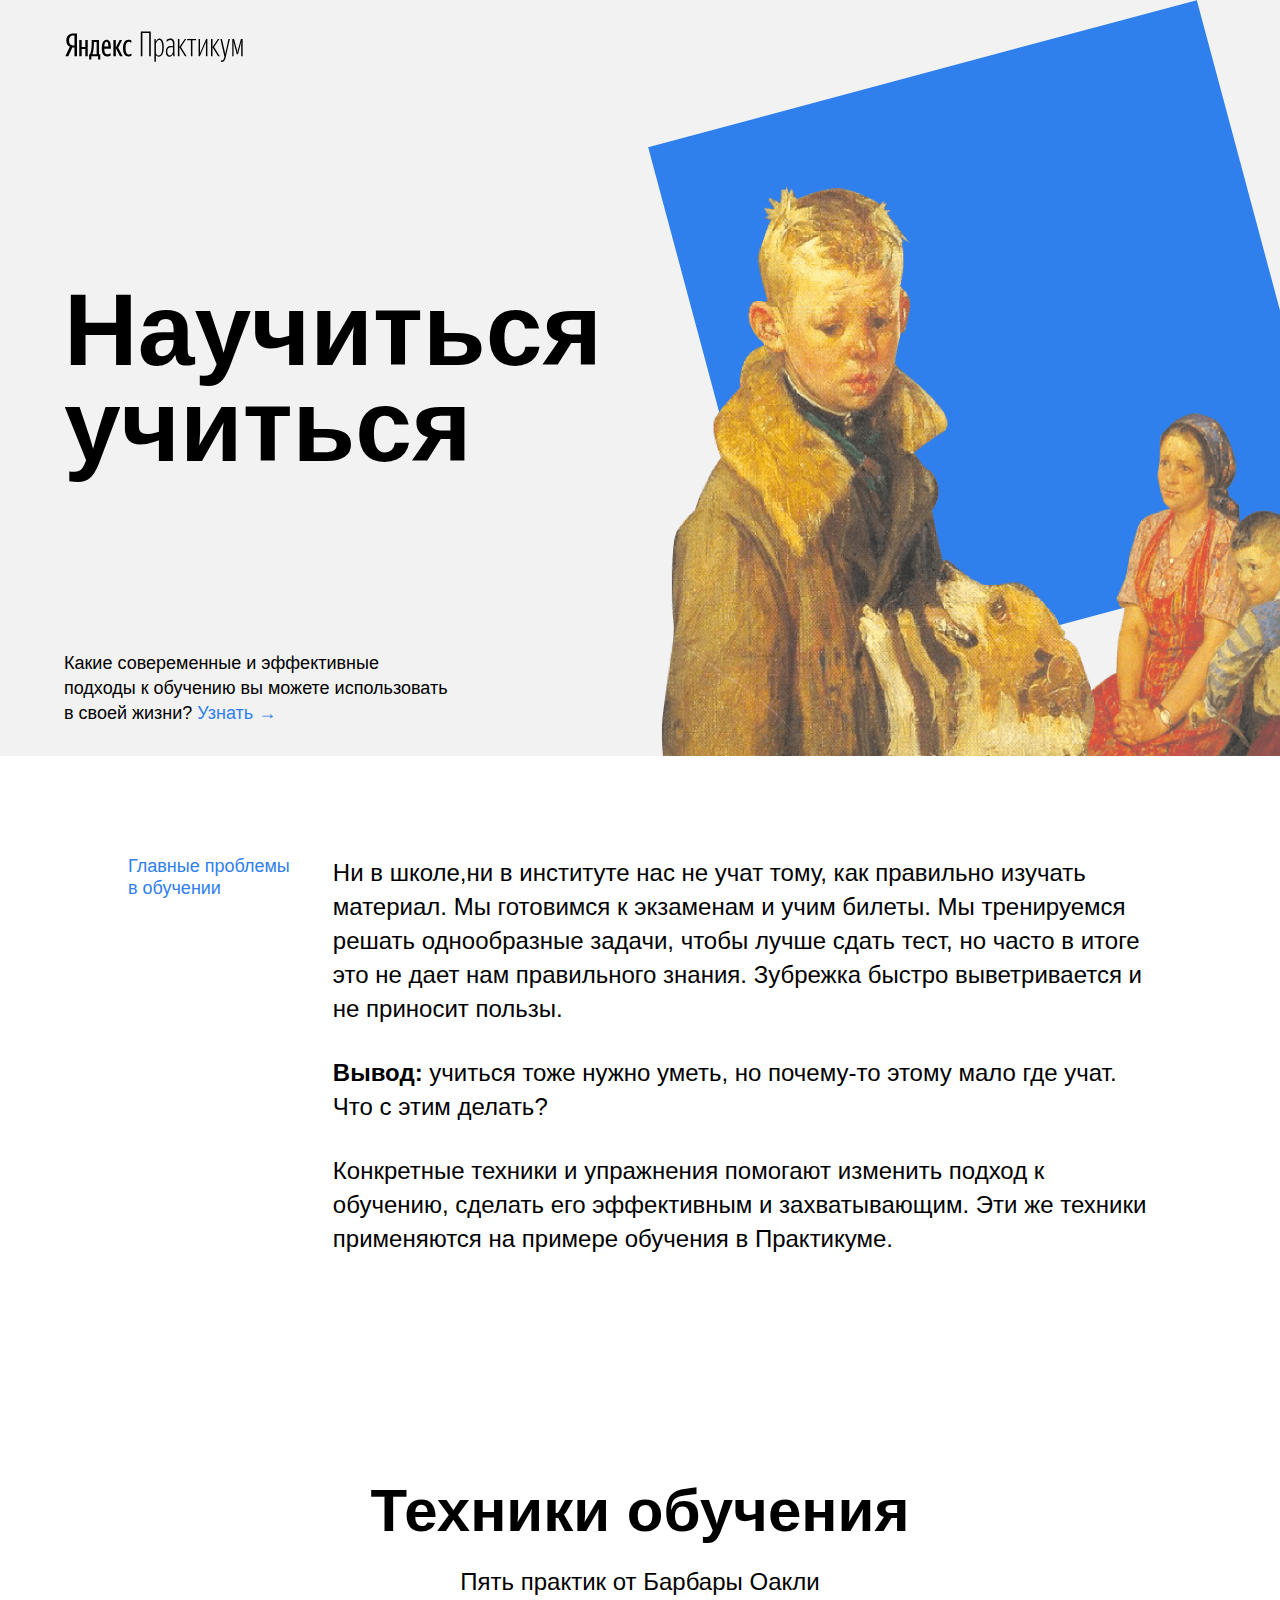
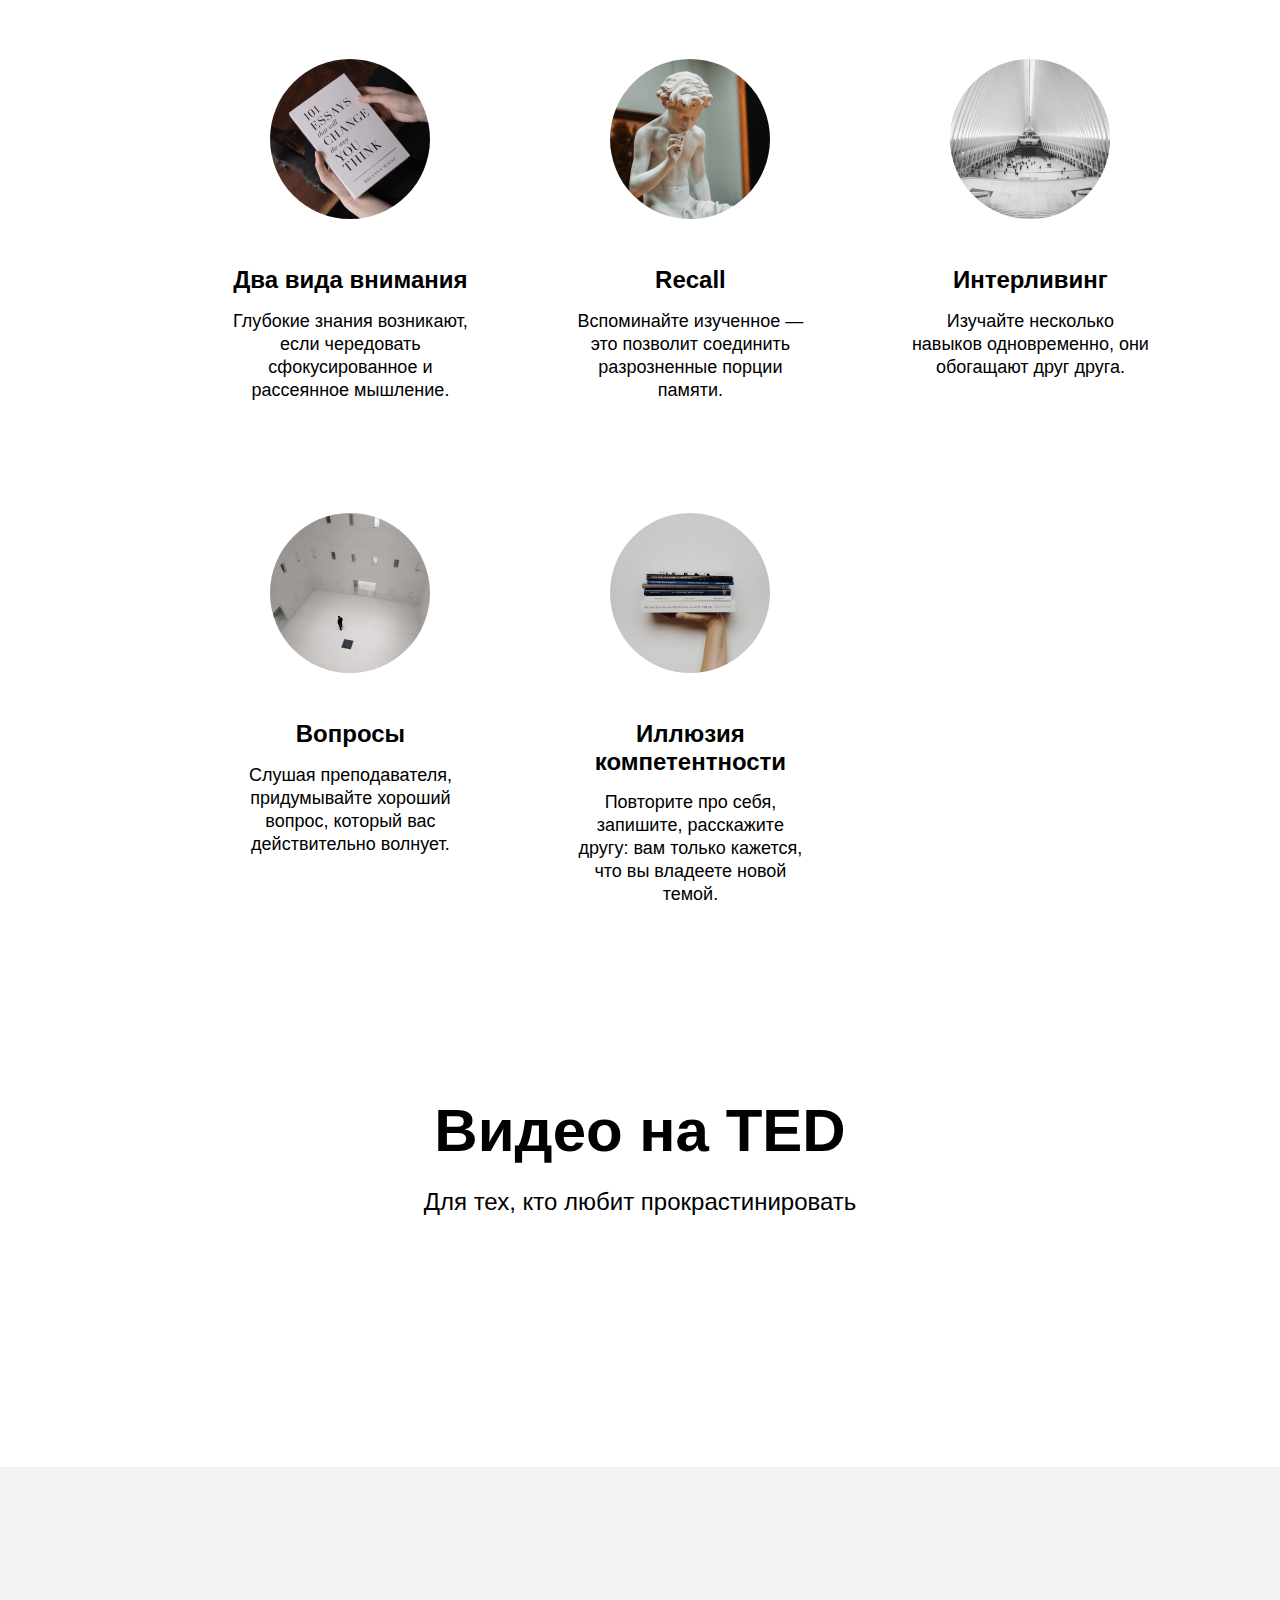
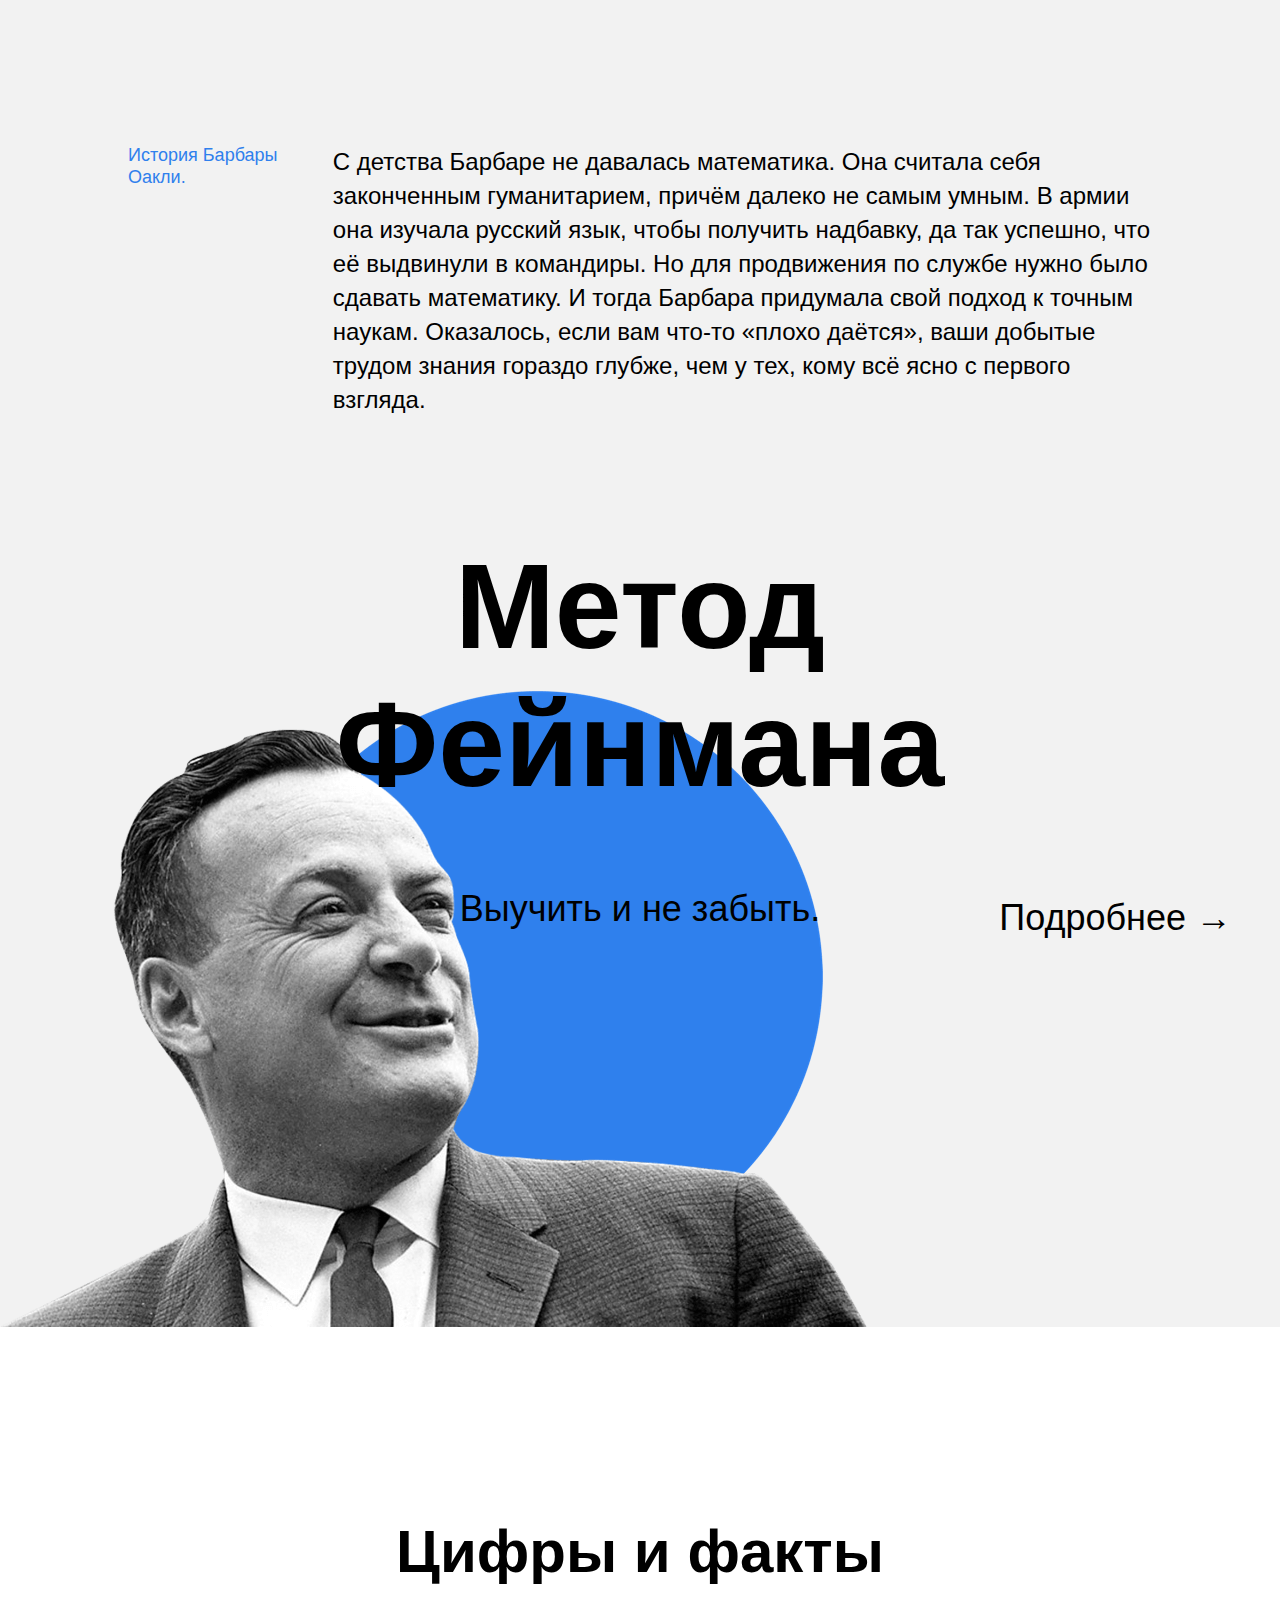
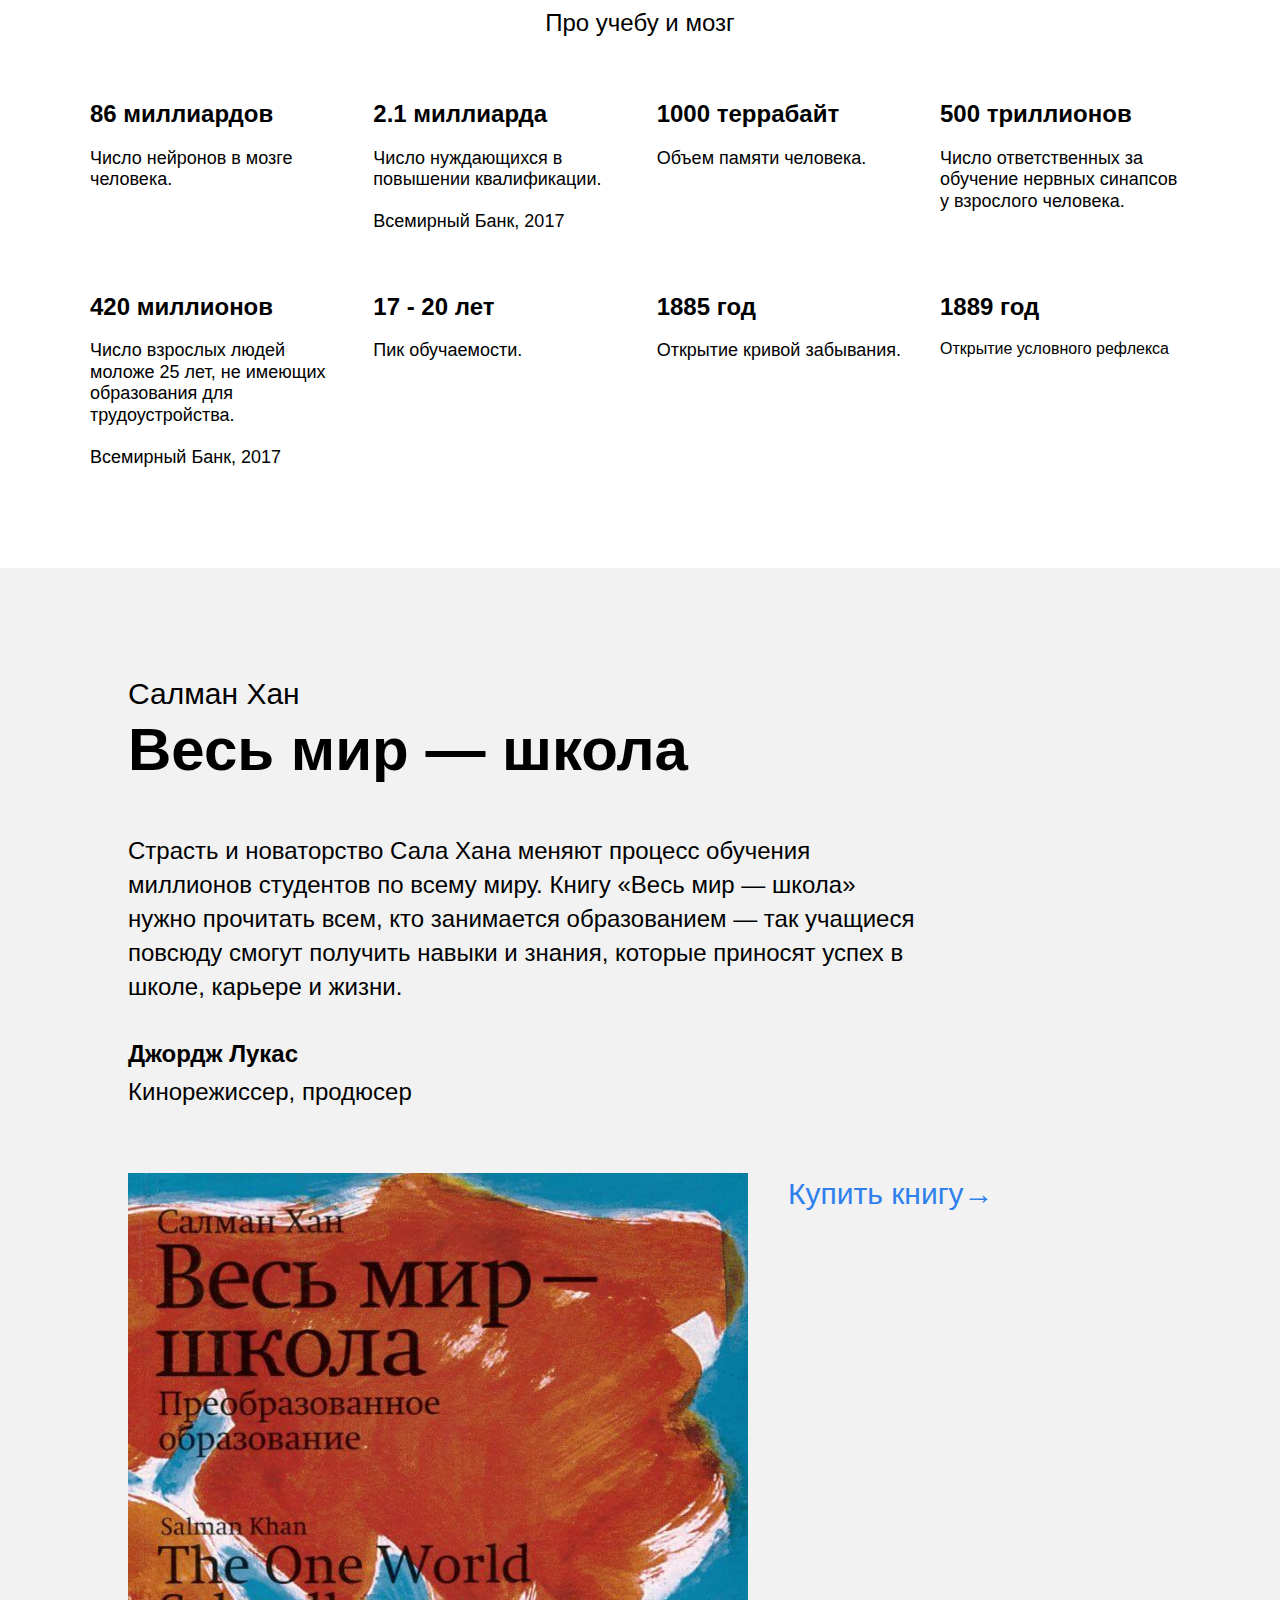
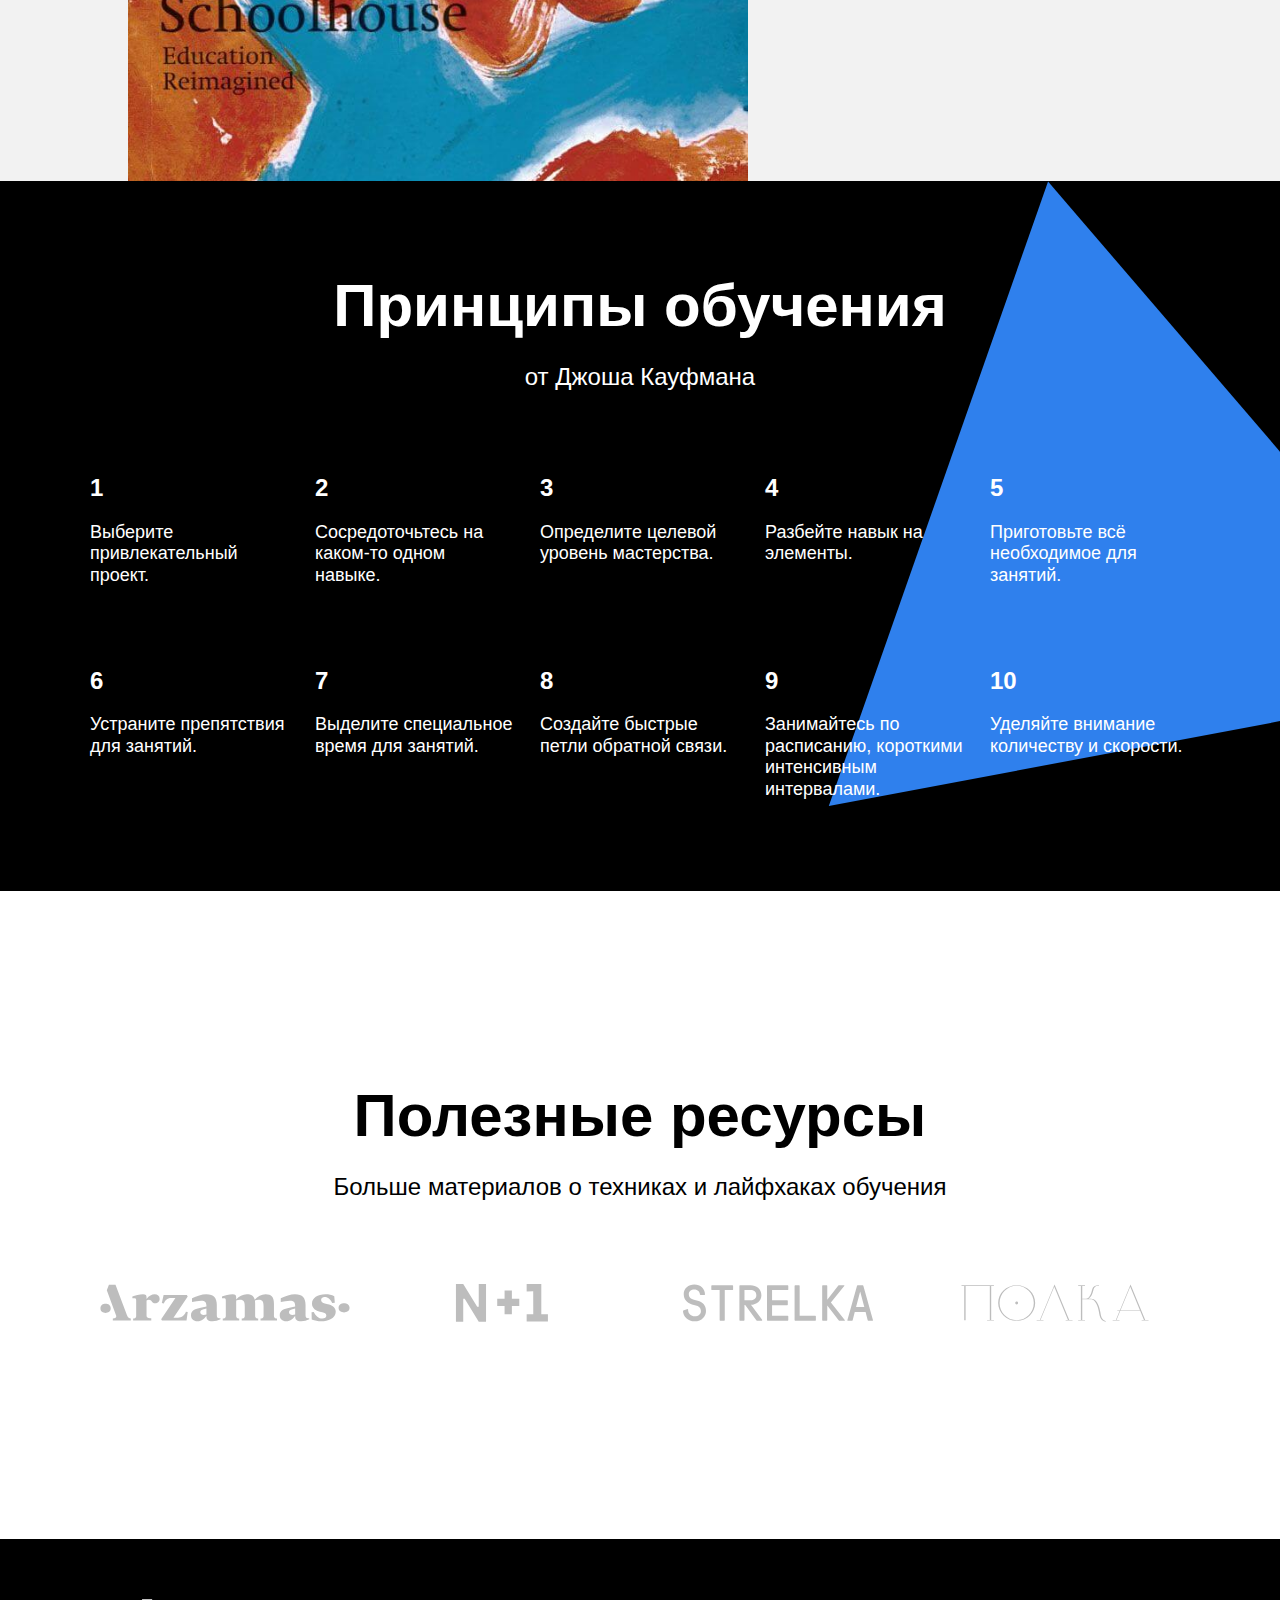
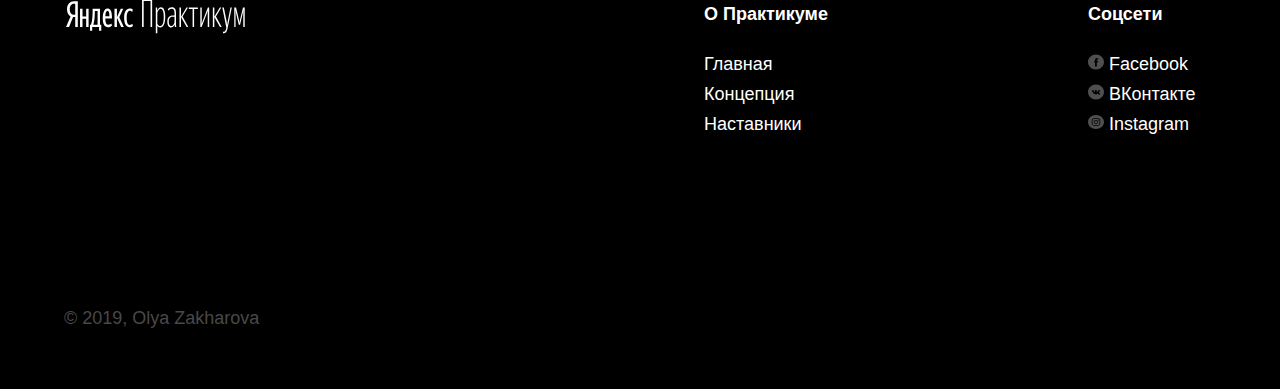
==== Project HTML-CSS/index.html @ 9784c4e8 "yeah, this is update" ====
<!DOCTYPE html>
<html lang="ru">
    
<head>
    <meta charset="UTF-8">
    <meta name="viewport" content="width=device-width, initial-scale=1.0">
    <link rel="stylesheet" href="./styles/normalize.css">
    <link rel="stylesheet" href="./styles/style.css">
    <title>Научиться учиться</title>
</head>

<body>
    <div class="page">
        <header class="header">
                <div class="logo logo_place_header"></div>
                <h1 class="header__title"> Научиться учиться </h1>
                <p class="header__subtitle"> Какие совеременные и эффективные подходы к обучению вы можете использовать
                    в своей жизни?
                    <a href="#" class="link"> Узнать </a></p>
            <img class="header__main-illustration" src = "./images/two_again.png" alt = "two_again">
            <div class="header__square-pic"></div>
        </header>

        <main class="content">
            <section class="description">
                <div class="two-columns">
                    <p class="two-columns__brief" > Главные проблемы в обучении </p>
                  <div  class = 'two-columns__main-text'>
                    <p class="two-columns__paragraph">Ни в школе,ни в институте нас не учат тому, как правильно
                        изучать материал. Мы готовимся к экзаменам и учим билеты.
                        Мы тренируемся решать однообразные задачи, чтобы лучше сдать тест, но часто в итоге это не дает
                        нам правильного знания.
                        Зубрежка быстро выветривается и не приносит пользы.
                    </p>
                    <p class="two-columns__paragraph">
                        <span class = "two-columns__span-accent">Вывод:</span> учиться тоже нужно уметь, но почему-то этому мало где учат. Что с этим
                        делать?
                    </p>
                    <p class="two-columns__paragraph">
                        Конкретные техники и упражнения помогают изменить подход к обучению, сделать его эффективным и
                        захватывающим.
                        Эти же техники применяются на примере обучения в Практикуме.
                    </p>
                    </div>
                </div>
            </section>

            <section class="technics">
                <div class="section-title"> Техники обучения </div>
                <div class="section-subtitle"> Пять практик от Барбары Оакли</div>
                <div class="cards">
                    <div class="cards__item">
                        <img class="cards__image" src="images/attention.png" alt="attention">
                        <h3 class="cards__title">Два вида внимания</h3>
                        <p class="cards__description">Глубокие знания возникают, если чередовать сфокусированное и рассеянное мышление.</p>
                        </div>
                    <div class="cards__item">
                        <img class="cards__image" src="images/recall.png" alt="recall">
                        <h3 class="cards__title">Recall</h3>
                        <p class="cards__description">Вспоминайте изученное — это позволит соединить разрозненные порции памяти.</p>
                    </div>
                    <div class="cards__item">
                        <img class="cards__image" src="images/interliving.png" alt="interliving">
                        <h3 class="cards__title">Интерливинг</h3>
                        <p class="cards__description">Изучайте несколько навыков одновременно, они обогащают друг друга.</p>
                    </div>
                    <div class="cards__item">
                        <img class="cards__image" src="images/question.png" alt="question">
                        <h3 class="cards__title">Вопросы</h3>
                        <p class="cards__description">Слушая преподавателя, придумывайте хороший вопрос, который вас действительно волнует.</p>
                    </div>
                    <div class="cards__item">
                        <img class="cards__image" src="images/competence.png" alt="competence">
                        <h3 class="cards__title">Иллюзия компетентности</h3>
                        <p class="cards__description">Повторите про себя, запишите, расскажите другу: вам только кажется, что вы владеете новой темой.</p>
                    </div>
                </div>
            </section>

            <section class="video">
                <div class="section-title"> Видео нa TED </div>
                <div class="section-subtitle"> Для тех, кто любит прокрастинировать</div>
                <div class="video__iframes">
                    <div class="video__iframe">
                        <iframe width="515" height="315" src="https://www.youtube.com/embed/5MgBikgcWnY" frameborder="0" allow="accelerometer; autoplay; encrypted-media; gyroscope; picture-in-picture" allowfullscreen></iframe>
                    </div>
                    <div class="video__iframe">
                        <iframe width="560" height="315" src="https://www.youtube.com/embed/arj7oStGLkU" frameborder="0" allow="accelerometer; autoplay; encrypted-media; gyroscope; picture-in-picture" allowfullscreen></iframe>
                    </div>
                </div>
            </section>
            
            <section class="oalkey">
                <div class="two-columns">
                    <p class="two-columns__brief" > История Барбары Оакли. </p>
                  <div  class = 'two-columns__main-text'>
                    <p class="two-columns__paragraph">С детства Барбаре не давалась математика.
                         Она считала себя законченным гуманитарием, причём далеко не самым умным.
                         В армии она изучала русский язык, чтобы получить надбавку, да так успешно, что её выдвинули в командиры.
                         Но для продвижения по службе нужно было сдавать математику. И тогда Барбара придумала свой подход к точным наукам.
                        Оказалось, если вам что-то «плохо даётся», ваши добытые трудом знания гораздо глубже, чем у тех, кому всё ясно с первого взгляда.
                    </p>
                 </div>
                 </div>
            </section>

            <section class="feinman">
                <h2 class="feinmann__title"> Метод Фейнмана </h2>
                <p class="feinmann__subtitle"> Выучить и не забыть. </p>
                <a class="link feinmann__link " href="#"> Подробнее </a>
            </section>

            <section class="digits">
                    <div class="section-title"> Цифры и факты </div>
                    <div class="section-subtitle"> Про учебу и мозг</div>
                    <div class="table digits__table">
                        <div class="table__cell">
                            <h3 class='table__heading'> 86 миллиардов </h3>
                            <p class="table__text">
                                Число нейронов в мозге человека.
                            </p>
                        </div>
                        <div class="table__cell">
                            <h3 class='table__heading'> 2.1 миллиарда </h3>
                            <p class="table__text">
                                Число нуждающихся в повышении квалификации.
                            </p>
                            <P class="table__text">
                                Всемирный Банк, 2017
                            </P>
                        </div>
                        <div class="table__cell">
                            <h3 class='table__heading'> 1000 террабайт </h3>
                            <p class="table__text">
                                Объем памяти человека.
                            </p>
                        </div>
                        <div class="table__cell">
                            <h3 class='table__heading'> 500 триллионов </h3>
                            <p class="table__text">
                                Число ответственных за обучение нервных синапсов у взрослого человека.
                            </p>
                        </div>
                        <div class="table__cell">
                            <h3 class='table__heading'> 420 миллионов </h3>
                            <p class="table__text">
                                Число взрослых людей моложе 25 лет, не имеющих образования для трудоустройства.
                            </p>
                            <P class="table__text">
                                Всемирный Банк, 2017
                            </P>
                        </div>
                        <div class="table__cell">
                            <h3 class='table__heading'> 17 - 20 лет </h3>
                            <p class="table__text">
                                Пик обучаемости.
                            </p>
                        </div>
                        <div class="table__cell">
                            <h3 class='table__heading'> 1885 год </h3>
                            <p class="table__text">
                                Открытие кривой забывания.
                            </p>
                        </div>
                        <div class="table__cell">
                            <h3 class='table__heading'> 1889 год </h3>
                            <p>
                                Открытие условного рефлекса
                            </p>
                        </div>
                    </div>
                </section>

                <section class="khan">
                    <div class="khan__container">
                        <p class="khan__author">Салман Хан</p>
                        <p class="khan__title">Весь мир — школа</p>
                        <p class="khan__quote">Страсть и новаторство Сала Хана меняют процесс обучения миллионов студентов по всему миру.
                            Книгу «Весь мир — школа» нужно прочитать всем, кто занимается образованием — так учащиеся повсюду смогут получить навыки и знания, которые приносят успех в школе, карьере и жизни.</p>
                        <p class="khan__quote-author">Джордж Лукас</p>
                        <p class="khan__auote-author-subline">Кинорежиссер, продюсер</p>
                        <div class="khan__book-container">
                        <img class="khan__book-pic" src="images/book.jpg" alt="book"> 
                        <a class="khan__buy-link link" href="#">Купить книгу</a></div>
                    </div>
                </section>

            <section class="kaufman">
                <div class="section-title"> Принципы обучения </div>
                <div class="section-subtitle"> от Джоша Кауфмана </div>
                <div class="table table_theme_dark">
                    <div class="table__cell table__cell_theme_dark">
                        <h3 class='table__heading'>1</h3>
                        <p class="table__text">
                            Выберите привлекательный проект.
                        </p>
                    </div>
                    <div class="table__cell table__cell_theme_dark">
                        <h3 class='table__heading'>2</h3>
                        <p class="table__text">
                            Сосредоточьтесь на каком-то одном навыке.
                        </p>
                    </div>
                    <div class="table__cell table__cell_theme_dark">
                        <h3 class='table__heading'>3</h3>
                        <p class="table__text">
                            Определите целевой уровень мастерства.
                        </p>
                    </div>
                    <div class="table__cell table__cell_theme_dark">
                        <h3 class='table__heading'>4</h3>
                        <p class="table__text">
                            Разбейте навык на элементы.
                        </p>
                    </div>
                    <div class="table__cell table__cell_theme_dark">
                        <h3 class='table__heading'>5</h3>
                        <p class="table__text">
                            Приготовьте всё необходимое для занятий.
                        </p>
                    </div>
                    <div class="table__cell table__cell_theme_dark">
                        <h3 class='table__heading'>6</h3>
                        <p class="table__text">
                            Устраните препятствия для занятий.
                        </p>
                    </div>
                    <div class="table__cell table__cell_theme_dark">
                        <h3 class='table__heading'>7</h3>
                        <p class="table__text">
                            Выделите специальное время для занятий.
                        </p>
                    </div>
                    <div class="table__cell table__cell_theme_dark">
                        <h3 class='table__heading'>8</h3>
                        <p class="table__text">
                            Создайте быстрые петли обратной связи.
                        </p>
                    </div>
                    <div class="table__cell table__cell_theme_dark">
                        <h3 class='table__heading'>9</h3>
                        <p class="table__text">
                            Занимайтесь по расписанию, короткими интенсивным интервалами.
                        </p>
                    </div>
                    <div class="table__cell table__cell_theme_dark">
                        <h3 class='table__heading'>10</h3>
                        <p class="table__text">
                            Уделяйте внимание количеству и скорости.
                        </p>
                    </div>
                </div>

                <div class="triangle"></div>
            </section>

            <section class="resourses">
                    <div class="section-title">Полезные ресурсы</div>
                    <div class="section-subtitle">Больше материалов о техниках и лайфхаках обучения</div>
                    <div class="resourses__logo-zone">
                        <img class="resourses__logo" src="images/logo/arzamas.svg" alt="arzamas">
                        <img class="resourses__logo" src="images/logo/n1.svg" alt="n1">
                        <img class="resourses__logo" src="images/logo/strelka.svg" alt="strelka">
                        <img class="resourses__logo" src="images/logo/polka.svg" alt="polka">
                    </div>
            </section>
        </main>

        <footer class="footer">
            <div class="footer__columns">
                <div class="footer__column footer__column_content-copyright">
                    <div class="logo logo_place_footer"></div>
                    <div class="footer__author">&copy 2019, Olya Zakharova</div>
                </div>
                <div class="footer__column footer__column_content-info">
                    <h3 class="footer__column-heading"> О Практикуме </h3>
                    <ul class="footer__column-links">
                        <li> <a href="#">Главная</a></li>
                        <li> <a href="#">Концепция</a></li>
                        <li><a href="#">Наставники</a></li>
                    </ul>
                </div>
                <div class="footer__column footer__column_content-social">
                        <h3 class="footer__column-heading"> Соцсети</h3>
                        <ul class="footer__column-links">
                            <li><a href="http://www.facebook.com" target='_blank'><img class="footer__social-icons"
                                        src='images/facebook_white.svg' alt='Facebook'> Facebook</a></li>
                            <li><a href="http://www.vk.com" target='_blank'><img class="footer__social-icons" src='images/vk_white.svg' alt='VK.COM'>
                                    ВКонтакте</a></li>
                            <li><a href="http://www.Instagram.com" target='_blank'><img class="footer__social-icons"
                                        src='images/instagram_white.svg' alt='Instagram'> Instagram</a></li>
                            </ul>
                </div>
            </div>

        </footer>
    </div>
</body>

</html>
---- Project HTML-CSS/styles/style.css ----
@keyframes rotation {
    from {
        transform: rotate(0deg);
    }
    to {
        transform: rotate(360deg);
    }
 }
 
 h1, h2, h3, div, img,p, section{
    /* border: 2px solid red;  */
    margin:0;
} 

a {
    text-decoration: none;
    opacity: 1;
}

a:hover{
    color:rgb(179, 107, 107);
    transition:0.5s linear;
    opacity: 0.1;
}


.page {
    min-width: 1100px;
    max-width: 1600px;
    margin: 0 auto;
    font-family: 'Helvetica Neue', 'Arial', sans-serif;
}

/* HEADER */
.header {
    height: 100vh;
    min-height: 600px;
    max-height: 756px;
    background-color:#F2F2F2;
    display:flex;
    position: relative;
    margin-bottom:100px;
    overflow:hidden;
}

.logo {
    background-position:center;
    background-size:contain;
    background-image:url(../images/logo.svg);
    background-repeat: no-repeat;
}

.logo_place_header {
    position:absolute;
    top:30px;
    order:1;
    left:64px;
    width:180px;
    height:32px;
}

.header__title {
    position: relative;
    width:730px;
    font-size:102px;
    line-height:96px;
    left:64px;
    font-weight: bold;
    margin-top:auto;
    margin-bottom:auto;
    display:inline-block;
}


.header__subtitle {
    position: absolute;
    line-height:25px;
    font-size:18px;
    bottom:30px;
    left:64px;
    width:388px;
}

.link::after {
    content:'\2192';
}

.link{
    color:#2F80ED;
}

.header__main-illustration {
    position: absolute;
    right:0;
    bottom:0;
    width:765px;
    height:608px;
    z-index:1;
    max-width:50%;
}

.header__square-pic {
    height: 568px;
    width: 568px;
    background-color:#2F80ED;
    top:64px;
    right:0;
    position: absolute;
    transform:rotate(-15deg);
    animation: rotation 20s linear infinite;
}


/* OTHER */

.description{
    margin-top:100px;
    margin-bottom:100px;
}

.two-columns__span-accent {
    font-weight: bold;
    font-size:24px;
    line-height: 34px;
}
.two-columns {
    display:flex;
    flex-direction: row;
    justify-content: space-between;
    margin-top:0;
    width:80%;
    position: relative;
    margin-left:auto;
    margin-right:auto;
    /* vertical-align:top; */
}

.description p {
    margin-top:0;
}

.two-columns__brief {
    flex-basis: 175px;
    color: #2F80ED;
    line-height:1.2;
    font-size:18px;
}

.two-columns__main-text {
    flex-basis: 80%;
    min-width: 784px;
    display:flex;
    flex-direction: column;
    justify-content: space-between;
}

.two-columns__paragraph{
    font-size:24px;
    line-height:34px;
    margin-top:30px;
    margin-bottom:30px;
}

.digits{
    margin-top:100px;
    margin-bottom:100px;
    position: relative;
}

.section-title {
    padding-top:90px;
    margin-bottom:20px;
    width:60%;
    line-height: 69px;
    font-size:60px;
    font-weight: bold;
    margin-left:auto;
    margin-right:auto;
    text-align: center;
}

.section-subtitle {
    width:60%;
    line-height: 34px;
    font-size:24px;
    text-align: center;
    margin-left:auto;
    margin-right:auto;
}

 .table {
    display:flex;
    flex-wrap: wrap;
    flex-direction: row;
    position:relative;
    margin-left: auto;
    margin-right:auto;
    width:1100px;
    justify-content: space-between;
}

.digits__table {
     margin-top:0; /* так как у ячеек 60px выставлено  */
}

.table__heading {
    line-height: 1.15;
    font-size:24px;
    font-weight: bold;
    margin-bottom:20px;
    margin-top:0;
}

.table__text {
    margin-top:20px;
    line-height:1.2;
    font-size:18px;
}

.table__cell {
    width:250px;
    min-height:5px;
    margin-top: 60px;
}

.feinman {
    margin-bottom:50px;
    padding-top:80px; 
    background-color: #F2F2F2;
    height:790px;
    background-image: url(../images/feinman.png);
    background-position: left bottom;
    background-repeat: no-repeat;
    background-size: 867px 637px;
    position: relative;
}

.feinmann__title {
    line-height:1.15;
    font-size:120px;
    font-weight: bold;
    width:648px;
    margin-left:auto;
    margin-right:auto;
    margin-bottom:70px;
    text-align: center;
}

.feinmann__subtitle {
    line-height:51px;
    font-size:36px;
    margin: 0  auto;
    text-align: center;
}

.feinmann__link {
    position: absolute;
    top:50%;
    line-height:51px;
    font-size:36px;
    right:48px;
    color:black;
}

.kaufman {
    padding-bottom:90px;
    color: white;
    background-color:#000;
    overflow:hidden;
    position: relative;
}

.triangle {
    background-image:url(../images/triangle.svg);
    width:877px;
    height:877px;
    position: absolute;
    background-repeat: no-repeat;
    right:-210px;
    top:0;
    background-size: contain;
    animation: rotation 20s linear infinite;
}


.table_theme_dark {
    color: white;
    z-index:1;
}

.theme_dark {
    color: white;
}
.table__cell_theme_dark {
    width: 200px;
    line-height:1.2;
    font-size:18px;
    margin-top: 80px;
}


.footer {
    padding-top:60px;
    padding-bottom:40px;
    background-color: #000;
    color:white;
    min-height:350px;
}

.footer__columns {
    width:90%;
    margin-left:auto;
    margin-right:auto;
    position: relative;
    min-height:350px;
    display:flex;
    flex-direction: row;
    justify-content: space-between;

}

.footer__column {
    margin-top:0;
    margin-bottom:0;
    margin-left:auto;
    margin-right:auto;
    width:100%;
}

.logo_place_footer {
    background-image: url(../images/logo_white.svg);
    width:183px;
    height:35px;
    left:0;
    top:0;
    position: absolute;
}

.footer__column_content_copyright {
    flex-basis:711px;
    flex-shrink:1;
}

.footer__author {
    line-height:25px;
    font-size:18px;
    margin-bottom:18px;
    margin-top:18px;
    bottom:0;
    left:0;
    position: absolute;
    color:#494848;
}

.footer__social-icons {
    width:16px;
    height:16px; 
    background-size: contain;
    position: relative;
}

.footer__content-social a:link {
    color:#fff;
}

.footer__content-social a:visited {
    color: #fff;
}

.footer__column-links a:link {
    color:#fff;
}

.footer__column-links a:visited {
    color: #fff;
}

.footer__column_content-social {
    margin-bottom:16px;
    flex-shrink:2;
    margin-left:auto;
    margin-right:auto;
}

.footer__column_content-info {
    flex-shrink:1.5;
    margin-left:auto;
    margin-right:auto;
}

.footer__column-heading {
    font-weight:bold;
    margin-bottom:20px;
    margin-top:0;
    line-height:30px;
    font-size:18px;
    font-weight: bold;
}

.footer__column-links {
    margin-bottom:16px;
    line-height:30px;
    font-size:18px;
    list-style-type:none;
}

ul {
    padding-left: 0;
    margin-left: 0;
}
.footer__social-icons a:hover {
    color:rgb(224, 157, 157);
    opacity: 0.5;
    transition:0.5s linear;
}

.footer__column-links a:hover {
    color:rgb(224, 157, 157);
    opacity: 0.5;
    transition:0.5s linear;
}

.footer a {
    display:block;
}
.technics {
    margin-top:100px;
    margin-bottom:100px;
    width:80%;
    margin-right: auto;
    margin-left:auto;
}

.cards {
    margin-left:auto;
    margin-right:auto; 
    width: 80%;
    margin-top:60px;
    display:grid;
    grid-template-rows: 1fr 1fr;
    grid-template-columns: 1fr 1fr 1fr;
    grid-row-gap: 60px;
    grid-column-gap: 100px;
    text-align:center;


}

.cards__image {
    width: 160px;
    height: 160px;
    margin-left:40px;
    margin-right:40px;
    /* margin-bottom:43px; */
    border-radius: 50%;
}

.cards__title {
    line-height: 1.15;
    font-size:24px;
    font-weight: bold;
    margin-top:43px;
    margin-bottom:16px;
}

.cards__description {
    margin-top:16px;
    line-height: 23px;
    font-size:18px;
}

video {
    width:100%;
}

.video {
    padding-bottom:80px;
    margin-top:100px;
    overflow:hidden;
    background: linear-gradient(to bottom,#fff 70%,#f2f2f2 30%);
}
.video__iframes {
    margin-top:50px;
    width:1050px;
    display:flex;
    justify-content: space-between;
    margin-left:auto;
    margin-right:auto;
    overflow:hidden;
}
.video__iframe {
    width:515px;
    height:316px;
}


.oalkey {
    padding-top:80px; 
    padding-bottom:40px;
    background-color:#F2F2F2;
}

.oalkey p {
    margin:0;
}

.khan {
    padding-top:105px;
    background-color: #F2F2F2;
}

.khan__container {
    width:80%;
    margin-left:auto;
    margin-right:auto;
}

.khan__author {
    font-size:30px;
    line-height: 42px;
    margin:0;
}

.khan__title {
    font-size:60px;
    line-height: 1.15;
    font-weight: bold;
    margin:0;
}

.khan__quote{
    width:790px;
    margin-top:50px;
    margin-bottom:36px;
    line-height: 34px;
    font-size:24px;
}

.khan__quote-author {
    line-height: 1.15;
    font-size:24px;
    font-weight: bold;
    margin-top:36px;
    margin-bottom:10px;
}

.khan__auote-author-subline {
    line-height: 1.15;
    font-size:24px;
    margin-top:10px;
    margin-bottom:68px;
}

.khan__book-container {
    display:flex;
    margin-top:68px;
}

.khan__book-pic{
    width:620px;
    height:608px;
    margin-right:20px;
    object-position: top;
    object-fit: cover;
}

.khan__buy-link {
    line-height: 42px;
    font-size:30px;
    margin-left:20px;
}

.resourses {
    margin-top: 100px;
    margin-bottom:217px;
}

.resourses__logo-zone {
    margin-right:auto;
    margin-left:auto;
    margin-top:80px;
    width:1100px;
    height:38px;
    display: flex;
    justify-content: space-between;
}

.resourses__logo {
    width:270px;
    height:38px;
}
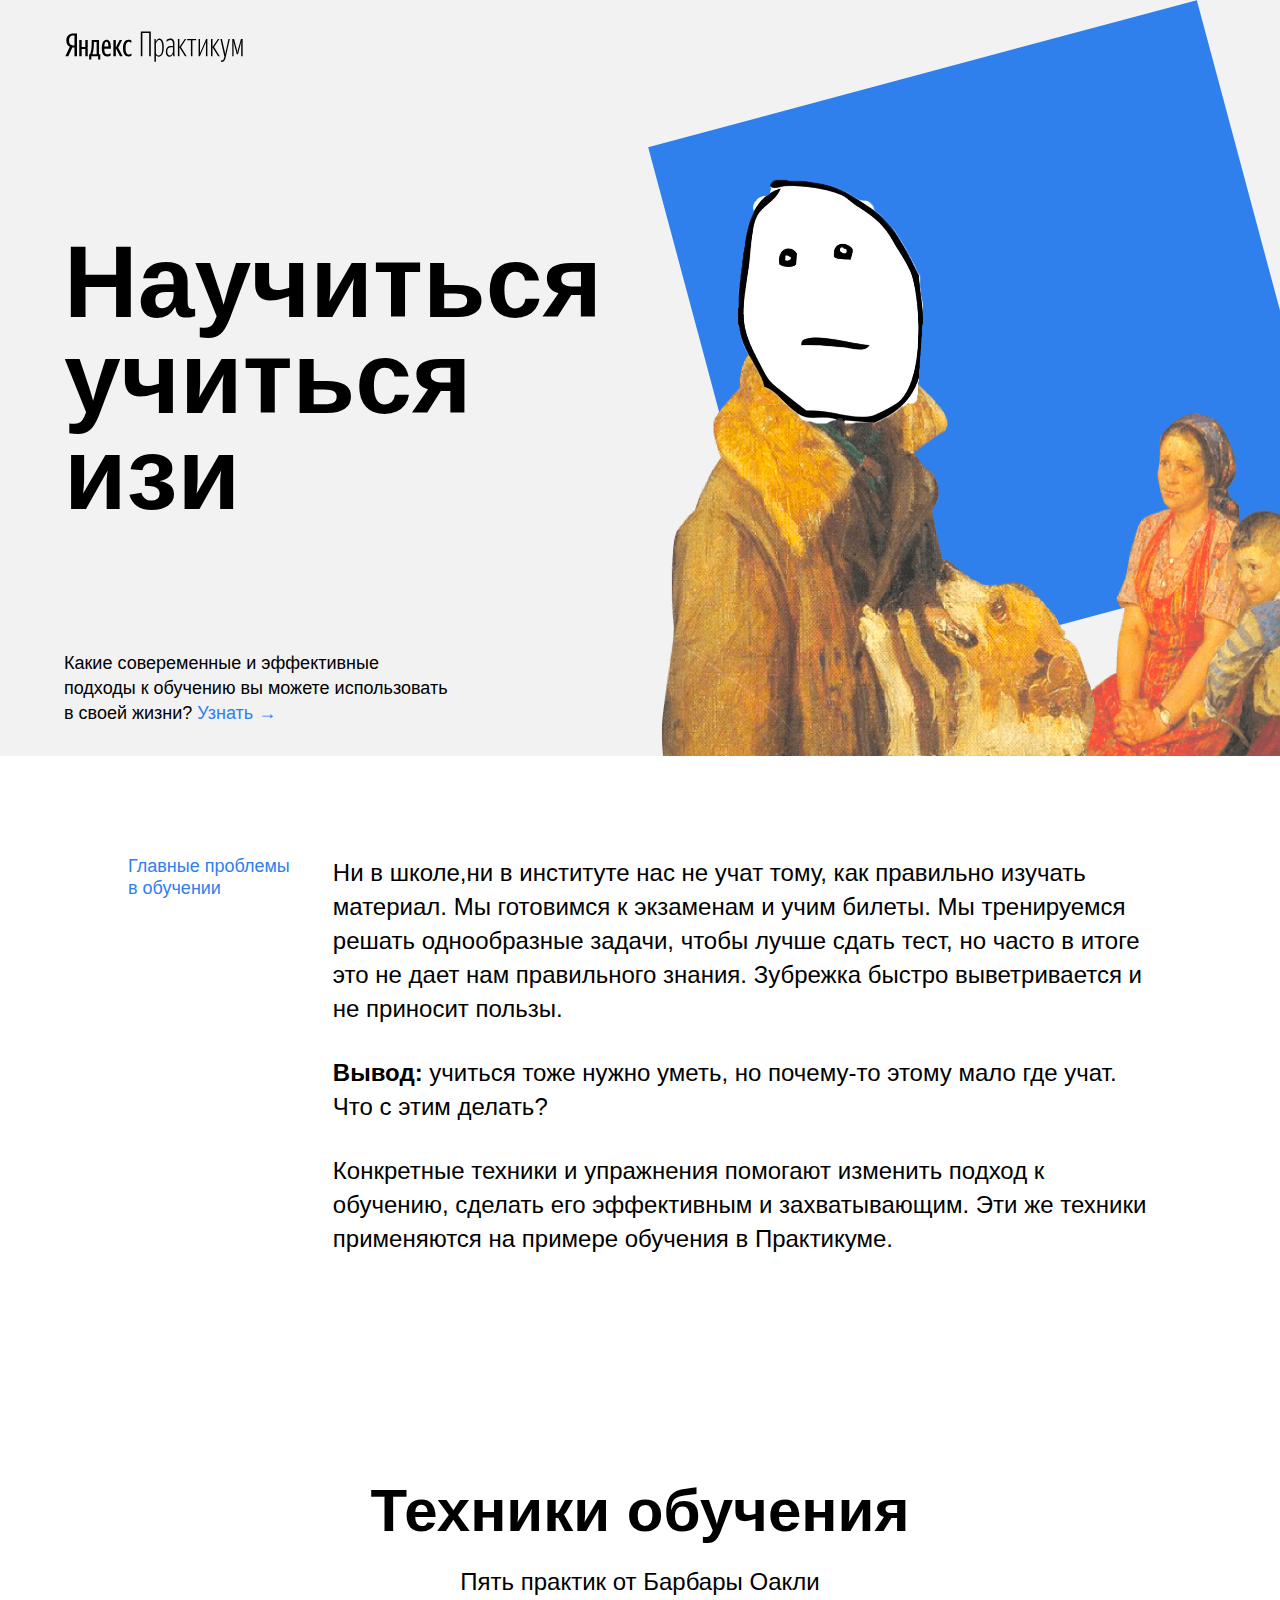
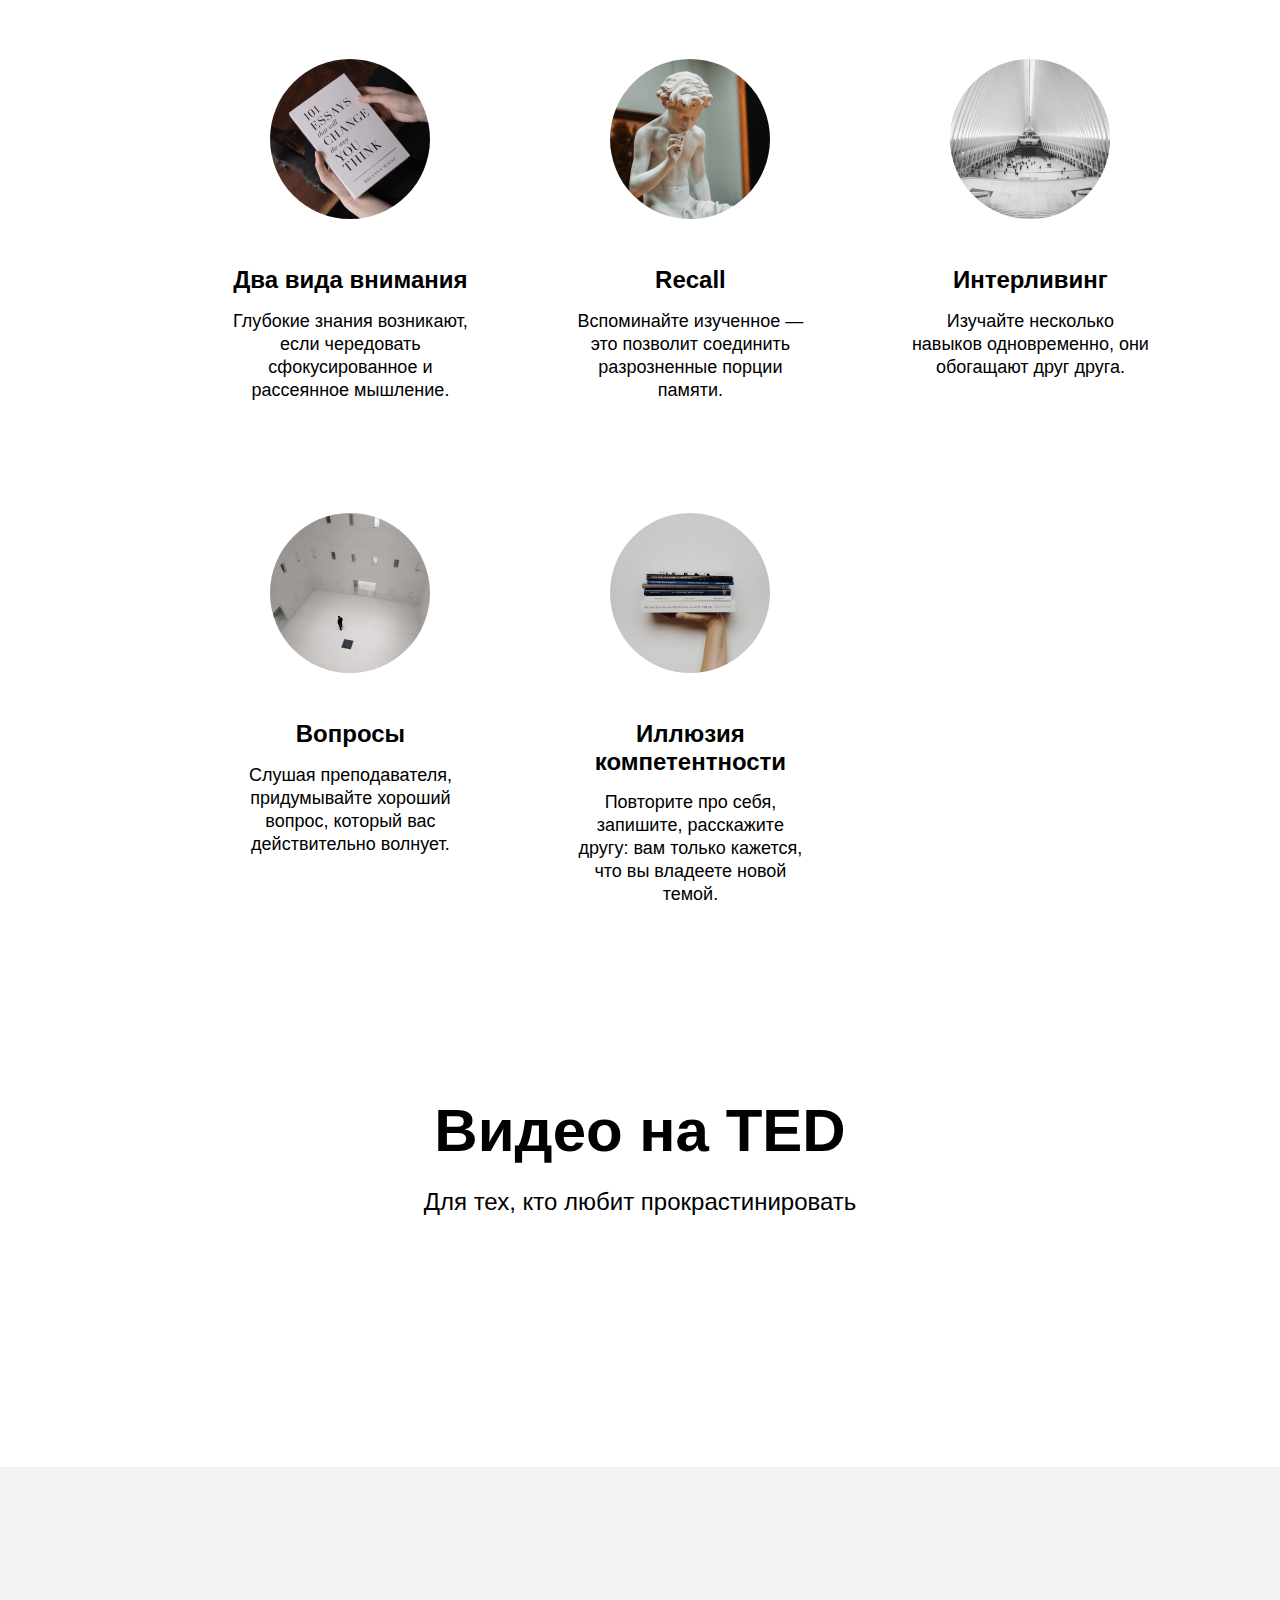
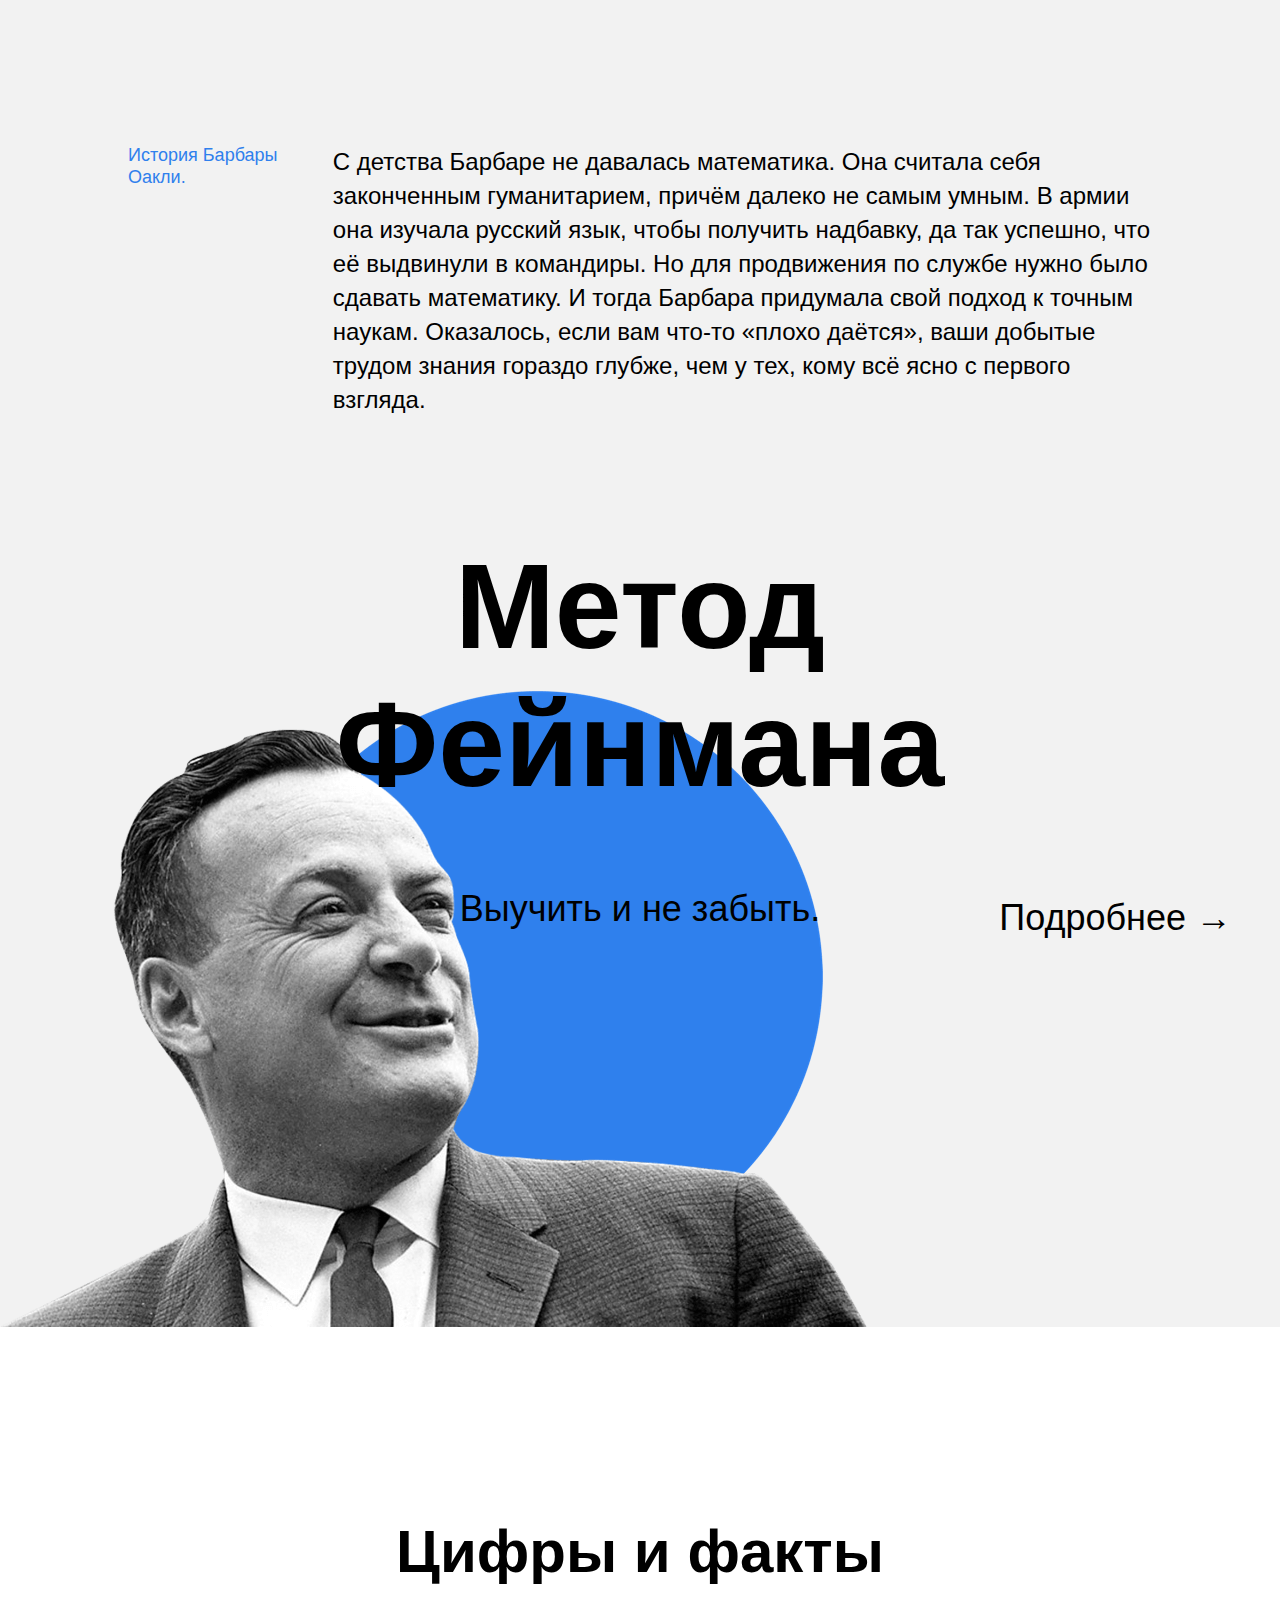
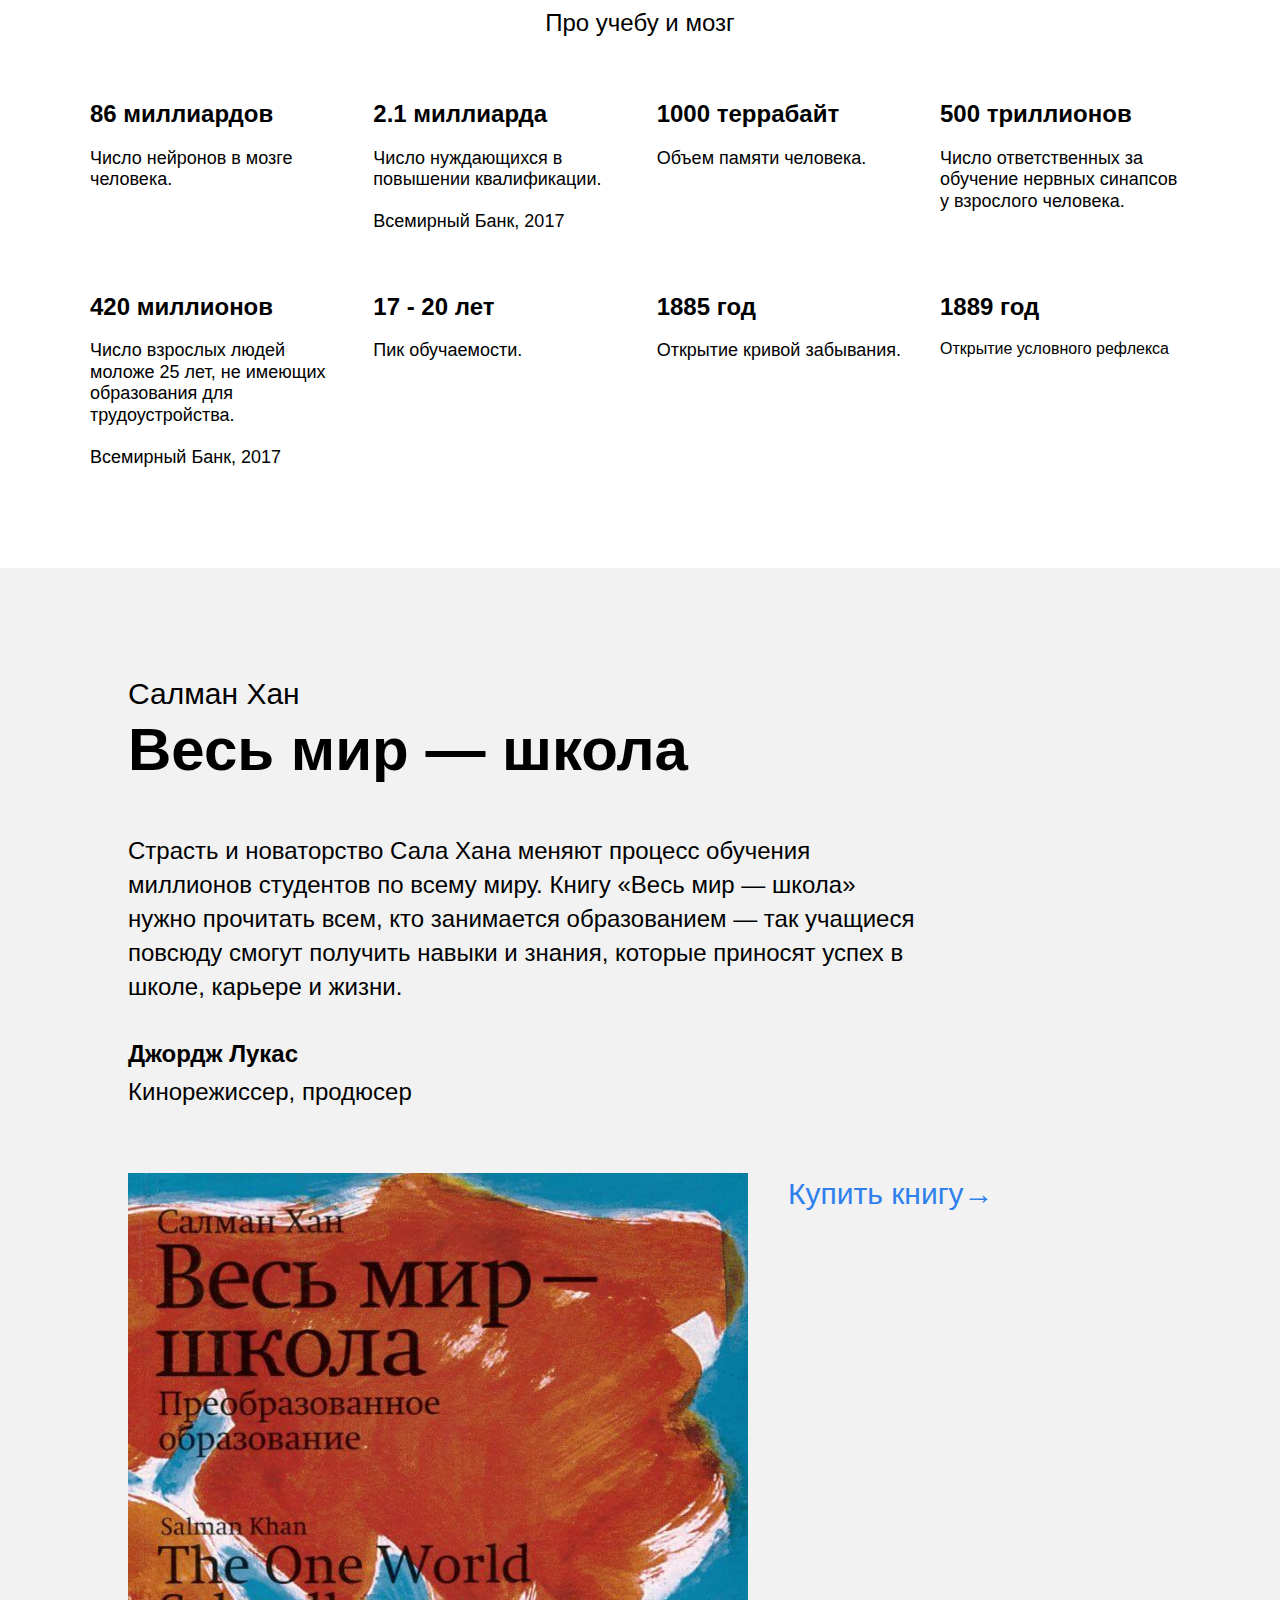
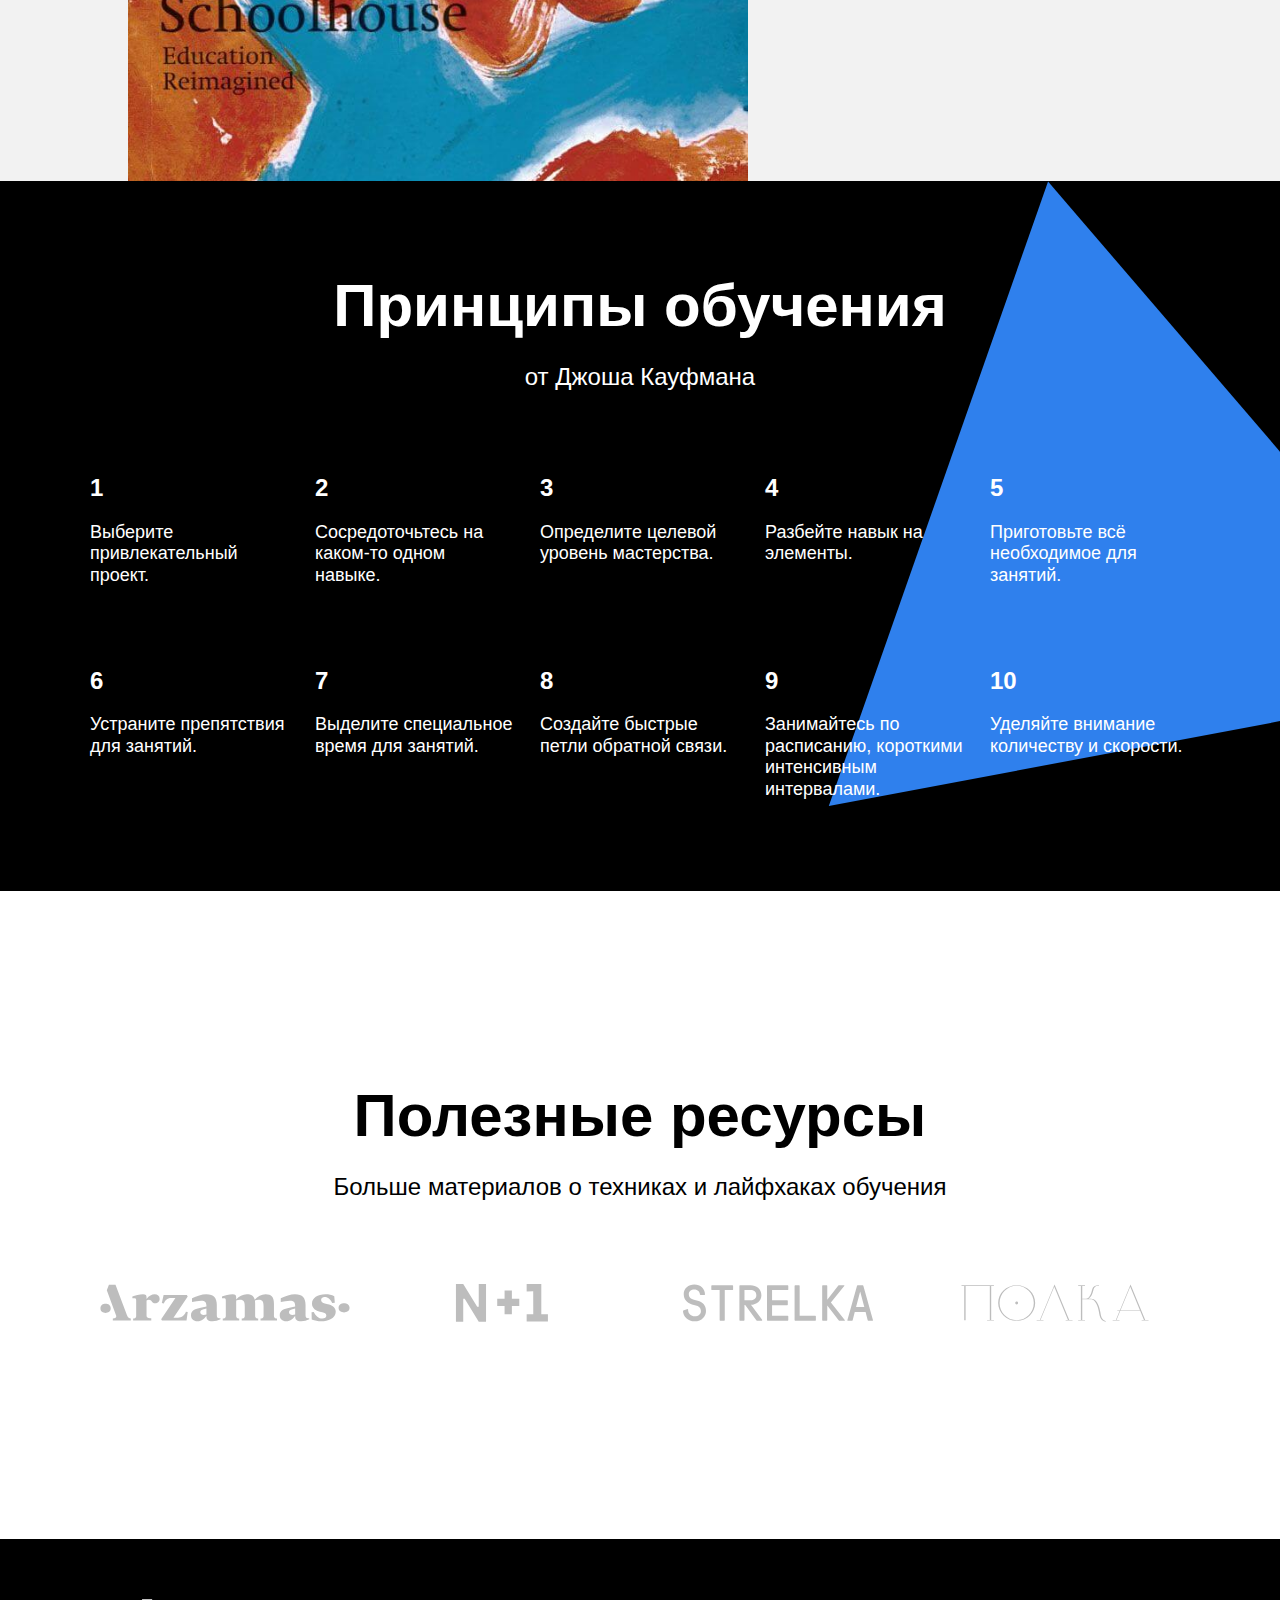
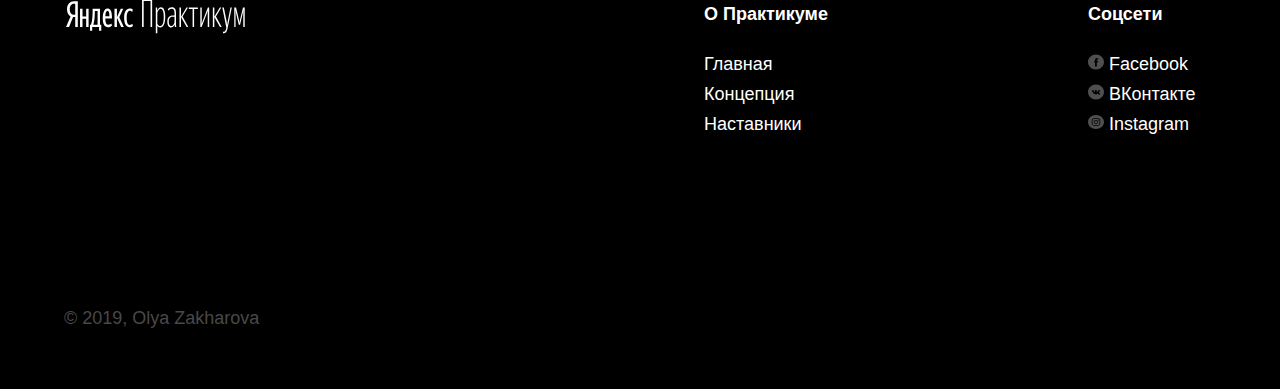
==== commit 6bddb688: "amm, yeah" ====
--- a/Project HTML-CSS/index.html
+++ b/Project HTML-CSS/index.html
@@ -13,7 +13,8 @@
     <div class="page">
         <header class="header">
                 <div class="logo logo_place_header"></div>
-                <h1 class="header__title"> Научиться учиться </h1>
+                <h1 class="header__title"> Научиться учиться
+                    <br>изи </h1>
                 <p class="header__subtitle"> Какие совеременные и эффективные подходы к обучению вы можете использовать
                     в своей жизни?
                     <a href="#" class="link"> Узнать </a></p>
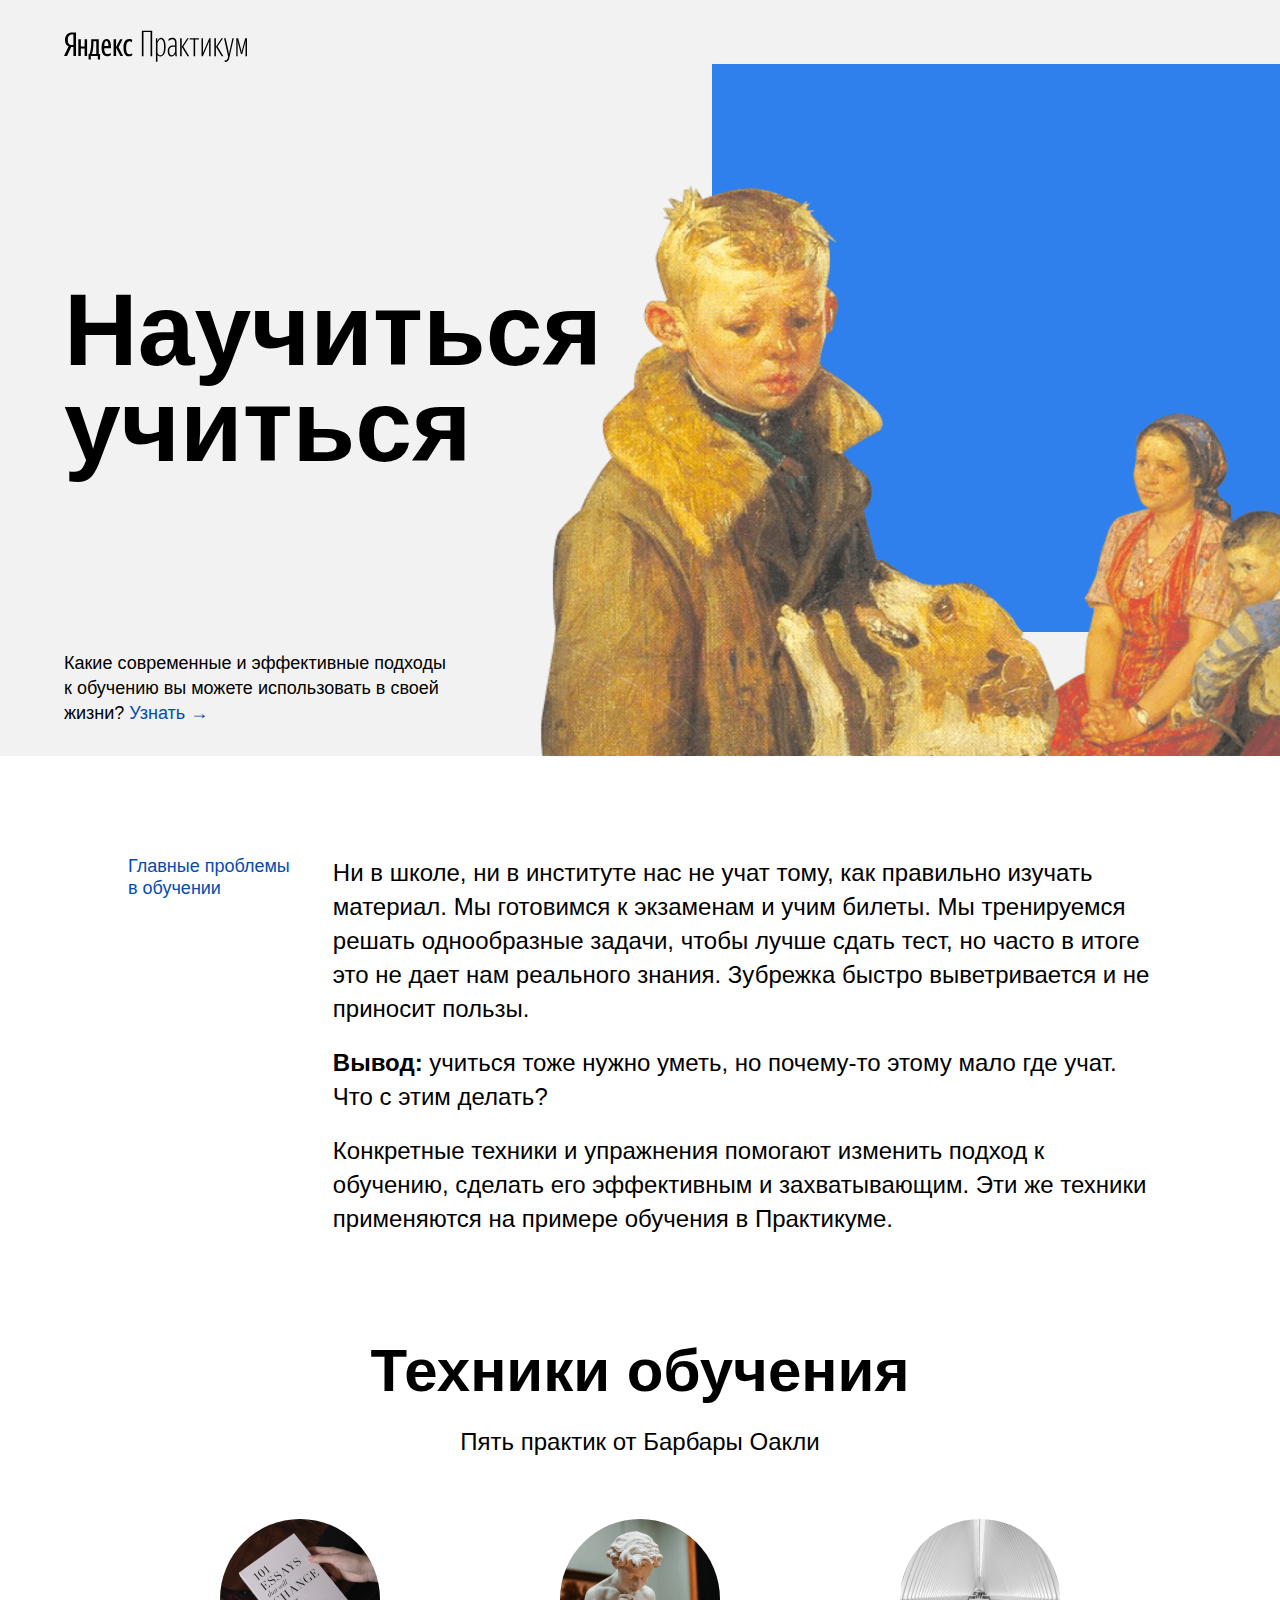
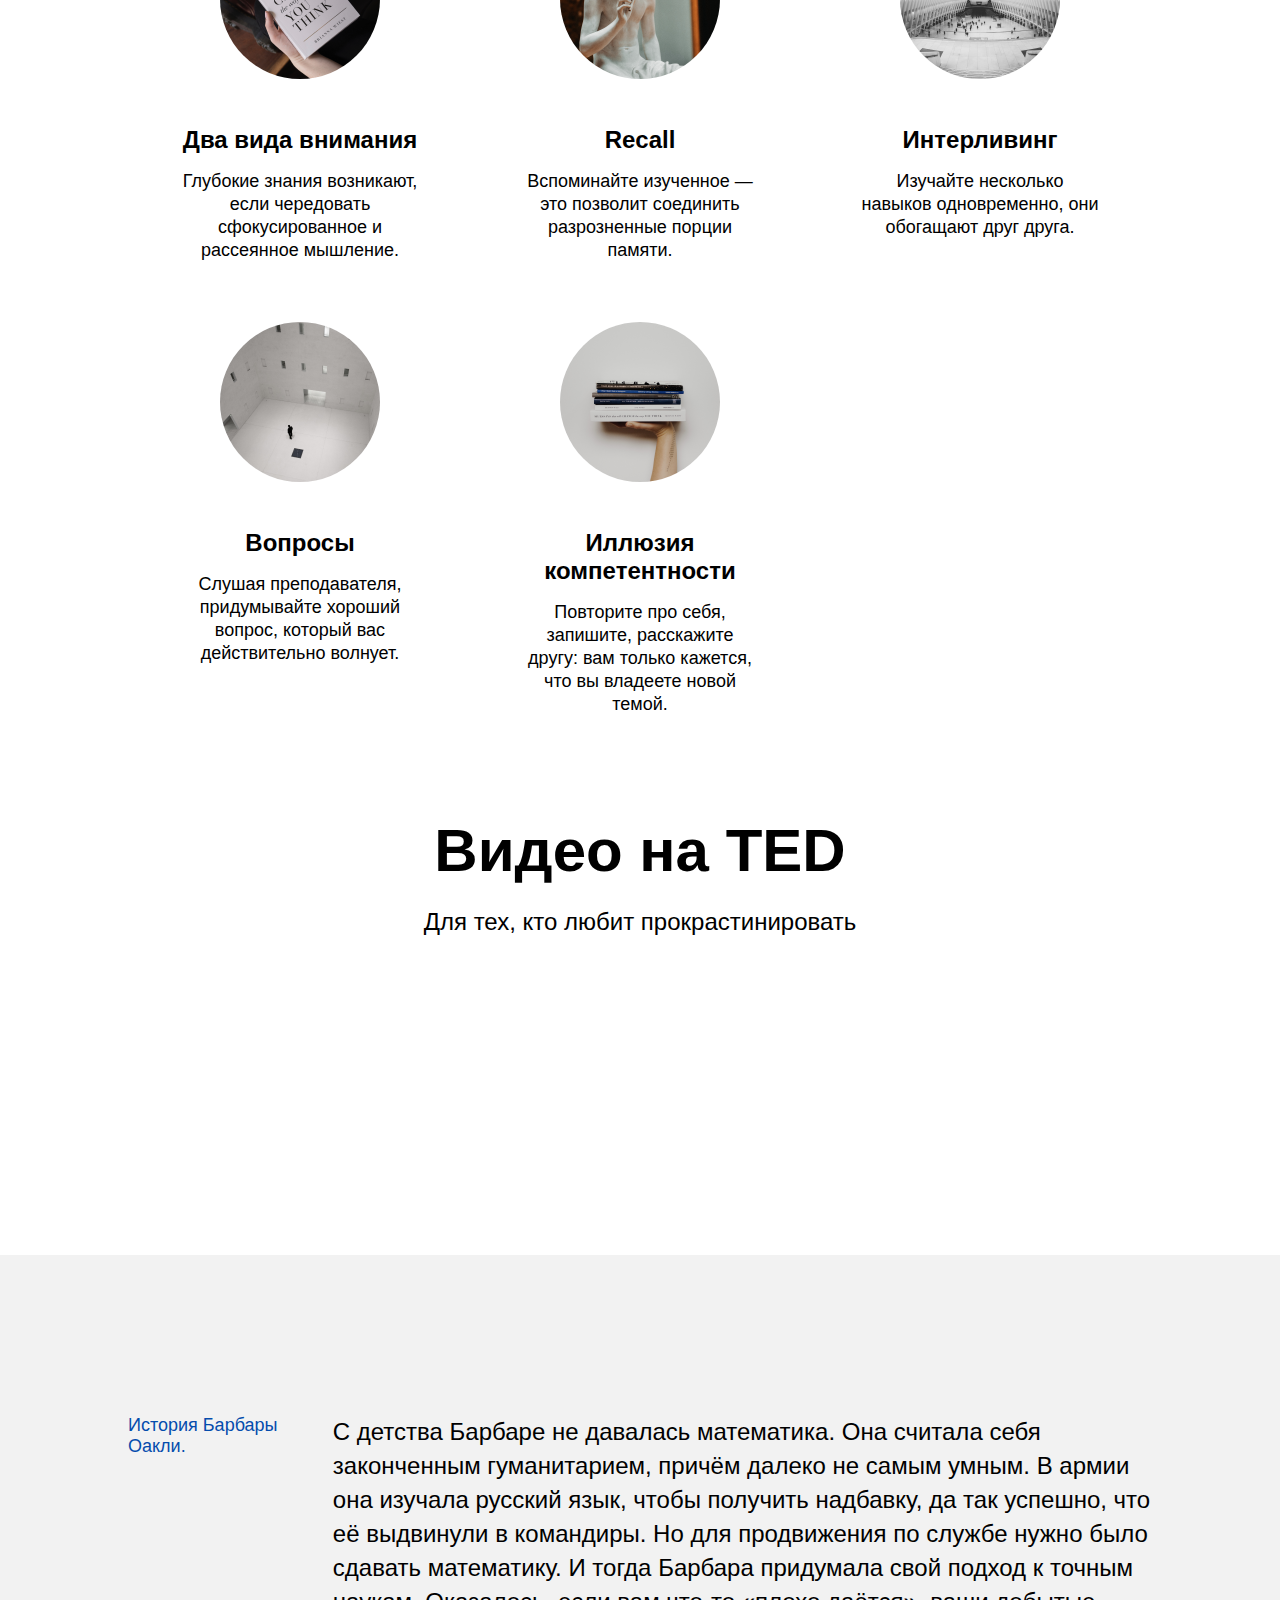
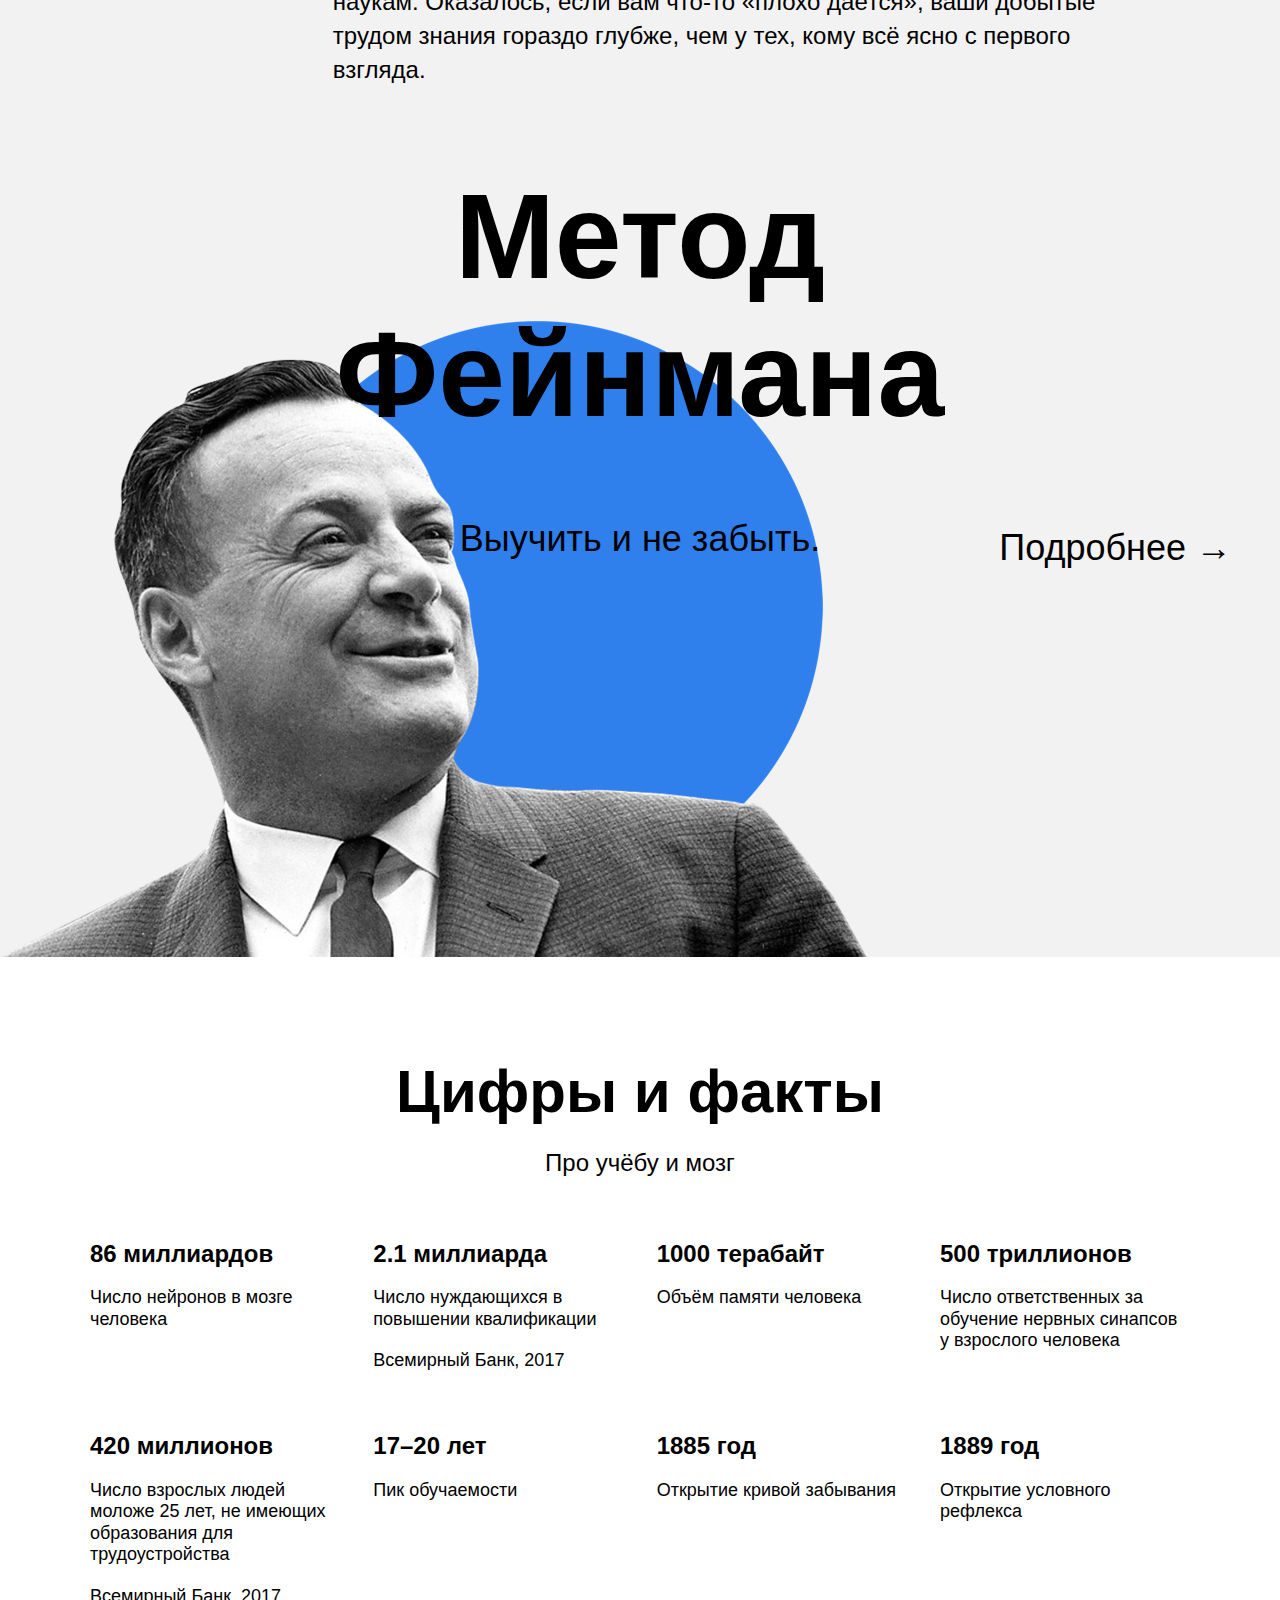
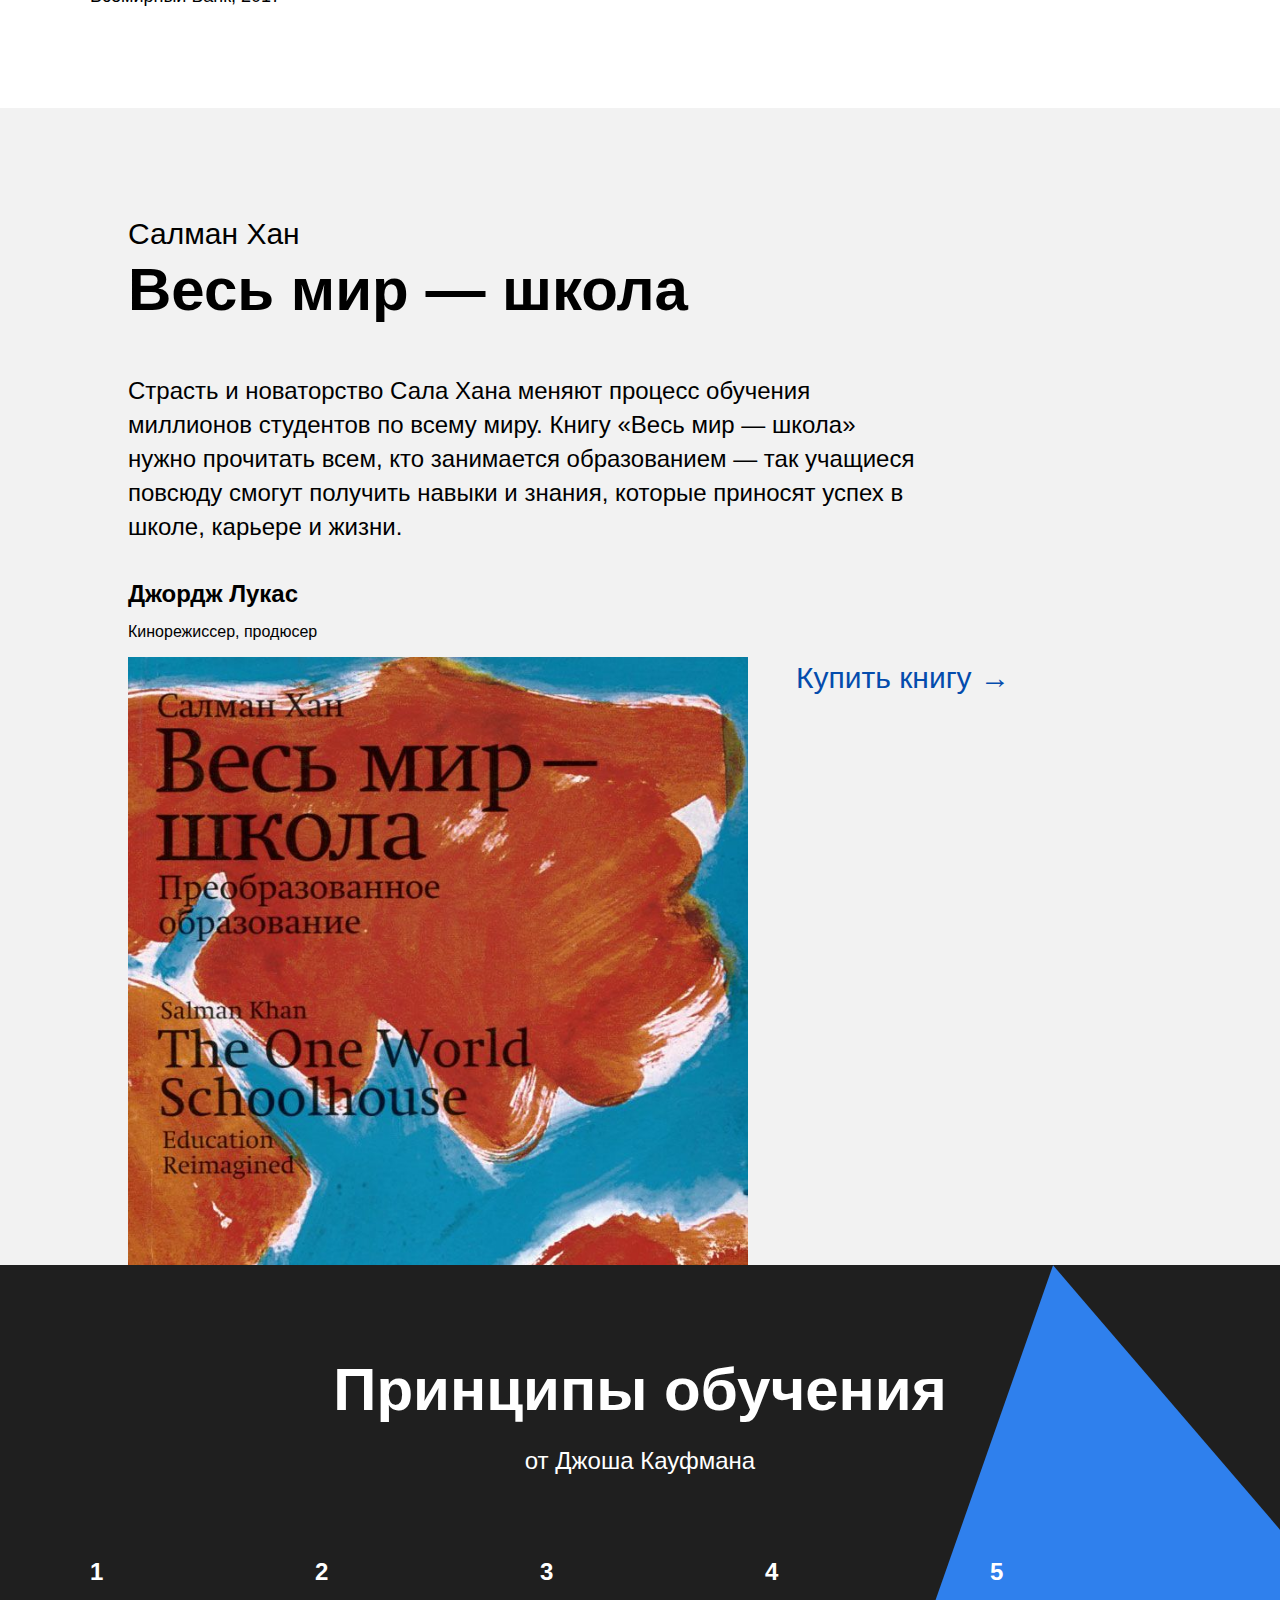
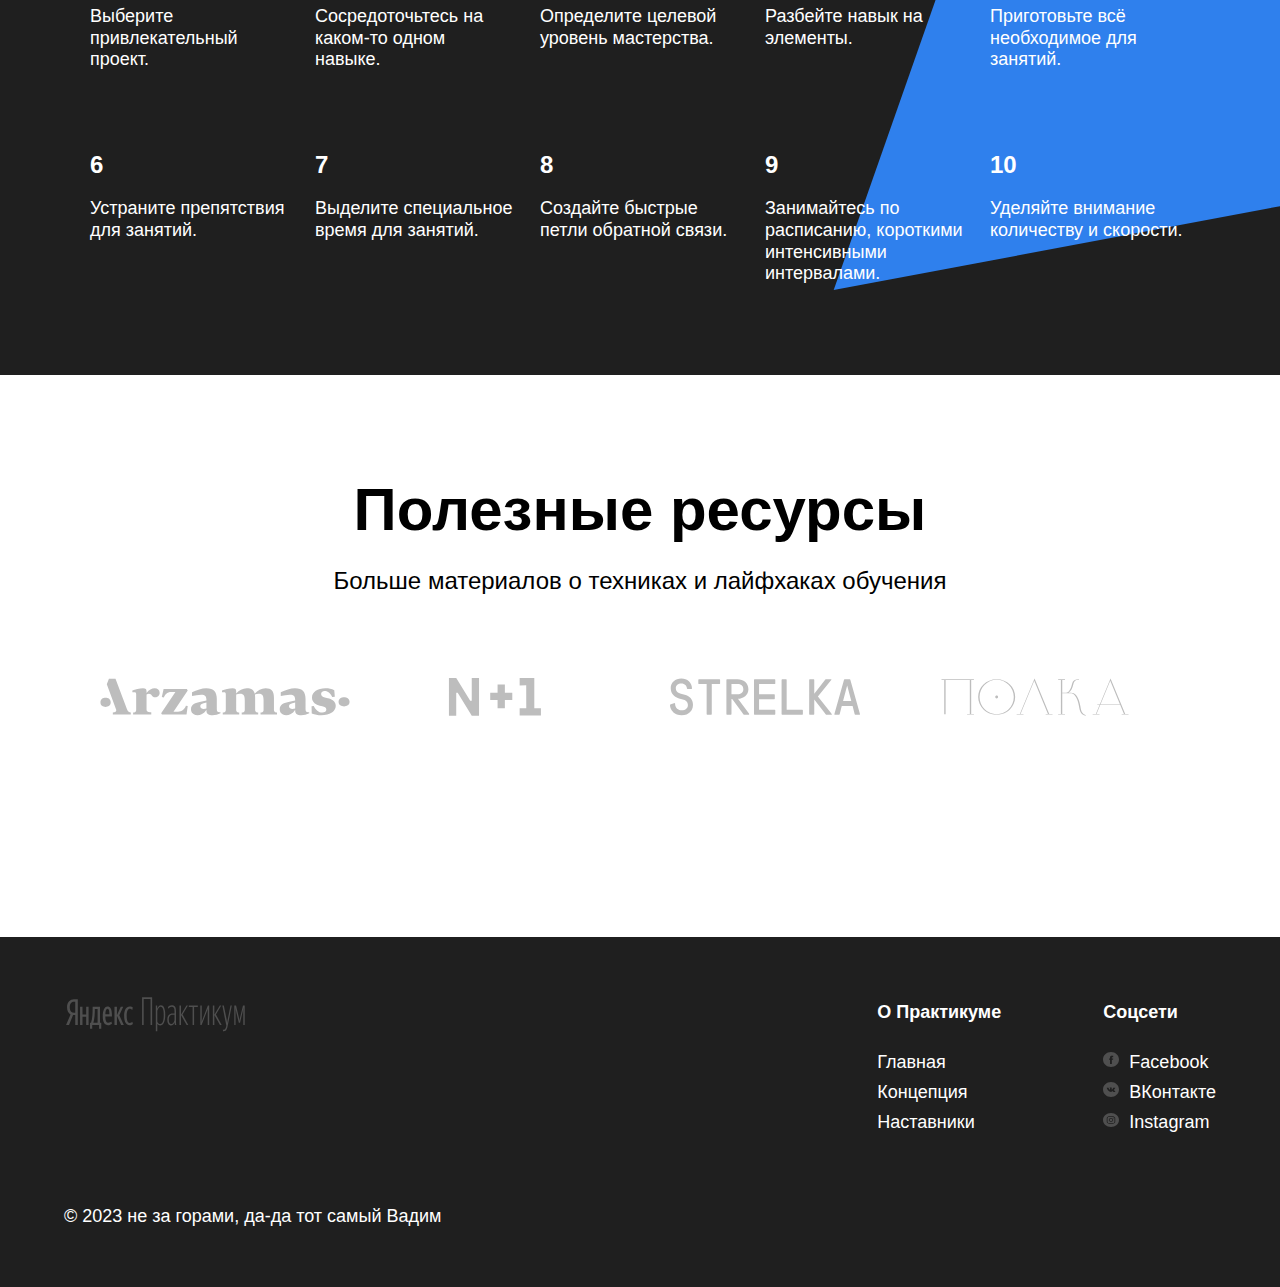
==== commit 38919c69: "по новой" ====
--- a/Project HTML-CSS/index.html
+++ b/Project HTML-CSS/index.html
@@ -1,301 +1,264 @@
 <!DOCTYPE html>
 <html lang="ru">
-    
 <head>
-    <meta charset="UTF-8">
-    <meta name="viewport" content="width=device-width, initial-scale=1.0">
-    <link rel="stylesheet" href="./styles/normalize.css">
-    <link rel="stylesheet" href="./styles/style.css">
-    <title>Научиться учиться</title>
+  <meta charset="UTF-8">
+  <meta name="viewport" content="width=device-width, initial-scale=1.0">
+  <meta name="description" content="Типовой однастраничный сайт созданный в рамках учебы в Яндекс.Практикум на курсе 'Веб-разработчик'">
+  <meta name="keywords" content="обучение, Оакли, TED, Фейнман, факты, Хан, Кауфман, Яндекс, Практикум">
+  <meta name="author" content="Мельников Алексей">
+  <meta property="og:title" content="Научиться учиться">
+  <meta property="og:description" content="Какие современные и эффективные подходы к обучению
+                                    вы можете использовать в своей жизни?">
+  <meta property="og:image" content="./images/header-image.png">
+  <meta property="og:url" content="https://melnikovaleksei.github.io/how-to-learn/">
+  <link rel="stylesheet" href="./pages/index.css">
+  <title>Научиться учиться</title>
 </head>
-
-<body>
-    <div class="page">
-        <header class="header">
-                <div class="logo logo_place_header"></div>
-                <h1 class="header__title"> Научиться учиться
-                    <br>изи </h1>
-                <p class="header__subtitle"> Какие совеременные и эффективные подходы к обучению вы можете использовать
-                    в своей жизни?
-                    <a href="#" class="link"> Узнать </a></p>
-            <img class="header__main-illustration" src = "./images/two_again.png" alt = "two_again">
-            <div class="header__square-pic"></div>
-        </header>
-
-        <main class="content">
-            <section class="description">
-                <div class="two-columns">
-                    <p class="two-columns__brief" > Главные проблемы в обучении </p>
-                  <div  class = 'two-columns__main-text'>
-                    <p class="two-columns__paragraph">Ни в школе,ни в институте нас не учат тому, как правильно
-                        изучать материал. Мы готовимся к экзаменам и учим билеты.
-                        Мы тренируемся решать однообразные задачи, чтобы лучше сдать тест, но часто в итоге это не дает
-                        нам правильного знания.
-                        Зубрежка быстро выветривается и не приносит пользы.
-                    </p>
-                    <p class="two-columns__paragraph">
-                        <span class = "two-columns__span-accent">Вывод:</span> учиться тоже нужно уметь, но почему-то этому мало где учат. Что с этим
-                        делать?
-                    </p>
-                    <p class="two-columns__paragraph">
-                        Конкретные техники и упражнения помогают изменить подход к обучению, сделать его эффективным и
-                        захватывающим.
-                        Эти же техники применяются на примере обучения в Практикуме.
-                    </p>
-                    </div>
-                </div>
-            </section>
-
-            <section class="technics">
-                <div class="section-title"> Техники обучения </div>
-                <div class="section-subtitle"> Пять практик от Барбары Оакли</div>
-                <div class="cards">
-                    <div class="cards__item">
-                        <img class="cards__image" src="images/attention.png" alt="attention">
-                        <h3 class="cards__title">Два вида внимания</h3>
-                        <p class="cards__description">Глубокие знания возникают, если чередовать сфокусированное и рассеянное мышление.</p>
-                        </div>
-                    <div class="cards__item">
-                        <img class="cards__image" src="images/recall.png" alt="recall">
-                        <h3 class="cards__title">Recall</h3>
-                        <p class="cards__description">Вспоминайте изученное — это позволит соединить разрозненные порции памяти.</p>
-                    </div>
-                    <div class="cards__item">
-                        <img class="cards__image" src="images/interliving.png" alt="interliving">
-                        <h3 class="cards__title">Интерливинг</h3>
-                        <p class="cards__description">Изучайте несколько навыков одновременно, они обогащают друг друга.</p>
-                    </div>
-                    <div class="cards__item">
-                        <img class="cards__image" src="images/question.png" alt="question">
-                        <h3 class="cards__title">Вопросы</h3>
-                        <p class="cards__description">Слушая преподавателя, придумывайте хороший вопрос, который вас действительно волнует.</p>
-                    </div>
-                    <div class="cards__item">
-                        <img class="cards__image" src="images/competence.png" alt="competence">
-                        <h3 class="cards__title">Иллюзия компетентности</h3>
-                        <p class="cards__description">Повторите про себя, запишите, расскажите другу: вам только кажется, что вы владеете новой темой.</p>
-                    </div>
-                </div>
-            </section>
-
-            <section class="video">
-                <div class="section-title"> Видео нa TED </div>
-                <div class="section-subtitle"> Для тех, кто любит прокрастинировать</div>
-                <div class="video__iframes">
-                    <div class="video__iframe">
-                        <iframe width="515" height="315" src="https://www.youtube.com/embed/5MgBikgcWnY" frameborder="0" allow="accelerometer; autoplay; encrypted-media; gyroscope; picture-in-picture" allowfullscreen></iframe>
-                    </div>
-                    <div class="video__iframe">
-                        <iframe width="560" height="315" src="https://www.youtube.com/embed/arj7oStGLkU" frameborder="0" allow="accelerometer; autoplay; encrypted-media; gyroscope; picture-in-picture" allowfullscreen></iframe>
-                    </div>
-                </div>
-            </section>
-            
-            <section class="oalkey">
-                <div class="two-columns">
-                    <p class="two-columns__brief" > История Барбары Оакли. </p>
-                  <div  class = 'two-columns__main-text'>
-                    <p class="two-columns__paragraph">С детства Барбаре не давалась математика.
-                         Она считала себя законченным гуманитарием, причём далеко не самым умным.
-                         В армии она изучала русский язык, чтобы получить надбавку, да так успешно, что её выдвинули в командиры.
-                         Но для продвижения по службе нужно было сдавать математику. И тогда Барбара придумала свой подход к точным наукам.
-                        Оказалось, если вам что-то «плохо даётся», ваши добытые трудом знания гораздо глубже, чем у тех, кому всё ясно с первого взгляда.
-                    </p>
-                 </div>
-                 </div>
-            </section>
-
-            <section class="feinman">
-                <h2 class="feinmann__title"> Метод Фейнмана </h2>
-                <p class="feinmann__subtitle"> Выучить и не забыть. </p>
-                <a class="link feinmann__link " href="#"> Подробнее </a>
-            </section>
-
-            <section class="digits">
-                    <div class="section-title"> Цифры и факты </div>
-                    <div class="section-subtitle"> Про учебу и мозг</div>
-                    <div class="table digits__table">
-                        <div class="table__cell">
-                            <h3 class='table__heading'> 86 миллиардов </h3>
-                            <p class="table__text">
-                                Число нейронов в мозге человека.
-                            </p>
-                        </div>
-                        <div class="table__cell">
-                            <h3 class='table__heading'> 2.1 миллиарда </h3>
-                            <p class="table__text">
-                                Число нуждающихся в повышении квалификации.
-                            </p>
-                            <P class="table__text">
-                                Всемирный Банк, 2017
-                            </P>
-                        </div>
-                        <div class="table__cell">
-                            <h3 class='table__heading'> 1000 террабайт </h3>
-                            <p class="table__text">
-                                Объем памяти человека.
-                            </p>
-                        </div>
-                        <div class="table__cell">
-                            <h3 class='table__heading'> 500 триллионов </h3>
-                            <p class="table__text">
-                                Число ответственных за обучение нервных синапсов у взрослого человека.
-                            </p>
-                        </div>
-                        <div class="table__cell">
-                            <h3 class='table__heading'> 420 миллионов </h3>
-                            <p class="table__text">
-                                Число взрослых людей моложе 25 лет, не имеющих образования для трудоустройства.
-                            </p>
-                            <P class="table__text">
-                                Всемирный Банк, 2017
-                            </P>
-                        </div>
-                        <div class="table__cell">
-                            <h3 class='table__heading'> 17 - 20 лет </h3>
-                            <p class="table__text">
-                                Пик обучаемости.
-                            </p>
-                        </div>
-                        <div class="table__cell">
-                            <h3 class='table__heading'> 1885 год </h3>
-                            <p class="table__text">
-                                Открытие кривой забывания.
-                            </p>
-                        </div>
-                        <div class="table__cell">
-                            <h3 class='table__heading'> 1889 год </h3>
-                            <p>
-                                Открытие условного рефлекса
-                            </p>
-                        </div>
-                    </div>
-                </section>
-
-                <section class="khan">
-                    <div class="khan__container">
-                        <p class="khan__author">Салман Хан</p>
-                        <p class="khan__title">Весь мир — школа</p>
-                        <p class="khan__quote">Страсть и новаторство Сала Хана меняют процесс обучения миллионов студентов по всему миру.
-                            Книгу «Весь мир — школа» нужно прочитать всем, кто занимается образованием — так учащиеся повсюду смогут получить навыки и знания, которые приносят успех в школе, карьере и жизни.</p>
-                        <p class="khan__quote-author">Джордж Лукас</p>
-                        <p class="khan__auote-author-subline">Кинорежиссер, продюсер</p>
-                        <div class="khan__book-container">
-                        <img class="khan__book-pic" src="images/book.jpg" alt="book"> 
-                        <a class="khan__buy-link link" href="#">Купить книгу</a></div>
-                    </div>
-                </section>
-
-            <section class="kaufman">
-                <div class="section-title"> Принципы обучения </div>
-                <div class="section-subtitle"> от Джоша Кауфмана </div>
-                <div class="table table_theme_dark">
-                    <div class="table__cell table__cell_theme_dark">
-                        <h3 class='table__heading'>1</h3>
-                        <p class="table__text">
-                            Выберите привлекательный проект.
-                        </p>
-                    </div>
-                    <div class="table__cell table__cell_theme_dark">
-                        <h3 class='table__heading'>2</h3>
-                        <p class="table__text">
-                            Сосредоточьтесь на каком-то одном навыке.
-                        </p>
-                    </div>
-                    <div class="table__cell table__cell_theme_dark">
-                        <h3 class='table__heading'>3</h3>
-                        <p class="table__text">
-                            Определите целевой уровень мастерства.
-                        </p>
-                    </div>
-                    <div class="table__cell table__cell_theme_dark">
-                        <h3 class='table__heading'>4</h3>
-                        <p class="table__text">
-                            Разбейте навык на элементы.
-                        </p>
-                    </div>
-                    <div class="table__cell table__cell_theme_dark">
-                        <h3 class='table__heading'>5</h3>
-                        <p class="table__text">
-                            Приготовьте всё необходимое для занятий.
-                        </p>
-                    </div>
-                    <div class="table__cell table__cell_theme_dark">
-                        <h3 class='table__heading'>6</h3>
-                        <p class="table__text">
-                            Устраните препятствия для занятий.
-                        </p>
-                    </div>
-                    <div class="table__cell table__cell_theme_dark">
-                        <h3 class='table__heading'>7</h3>
-                        <p class="table__text">
-                            Выделите специальное время для занятий.
-                        </p>
-                    </div>
-                    <div class="table__cell table__cell_theme_dark">
-                        <h3 class='table__heading'>8</h3>
-                        <p class="table__text">
-                            Создайте быстрые петли обратной связи.
-                        </p>
-                    </div>
-                    <div class="table__cell table__cell_theme_dark">
-                        <h3 class='table__heading'>9</h3>
-                        <p class="table__text">
-                            Занимайтесь по расписанию, короткими интенсивным интервалами.
-                        </p>
-                    </div>
-                    <div class="table__cell table__cell_theme_dark">
-                        <h3 class='table__heading'>10</h3>
-                        <p class="table__text">
-                            Уделяйте внимание количеству и скорости.
-                        </p>
-                    </div>
-                </div>
-
-                <div class="triangle"></div>
-            </section>
-
-            <section class="resourses">
-                    <div class="section-title">Полезные ресурсы</div>
-                    <div class="section-subtitle">Больше материалов о техниках и лайфхаках обучения</div>
-                    <div class="resourses__logo-zone">
-                        <img class="resourses__logo" src="images/logo/arzamas.svg" alt="arzamas">
-                        <img class="resourses__logo" src="images/logo/n1.svg" alt="n1">
-                        <img class="resourses__logo" src="images/logo/strelka.svg" alt="strelka">
-                        <img class="resourses__logo" src="images/logo/polka.svg" alt="polka">
-                    </div>
-            </section>
-        </main>
-
-        <footer class="footer">
-            <div class="footer__columns">
-                <div class="footer__column footer__column_content-copyright">
-                    <div class="logo logo_place_footer"></div>
-                    <div class="footer__author">&copy 2019, Olya Zakharova</div>
-                </div>
-                <div class="footer__column footer__column_content-info">
-                    <h3 class="footer__column-heading"> О Практикуме </h3>
-                    <ul class="footer__column-links">
-                        <li> <a href="#">Главная</a></li>
-                        <li> <a href="#">Концепция</a></li>
-                        <li><a href="#">Наставники</a></li>
-                    </ul>
-                </div>
-                <div class="footer__column footer__column_content-social">
-                        <h3 class="footer__column-heading"> Соцсети</h3>
-                        <ul class="footer__column-links">
-                            <li><a href="http://www.facebook.com" target='_blank'><img class="footer__social-icons"
-                                        src='images/facebook_white.svg' alt='Facebook'> Facebook</a></li>
-                            <li><a href="http://www.vk.com" target='_blank'><img class="footer__social-icons" src='images/vk_white.svg' alt='VK.COM'>
-                                    ВКонтакте</a></li>
-                            <li><a href="http://www.Instagram.com" target='_blank'><img class="footer__social-icons"
-                                        src='images/instagram_white.svg' alt='Instagram'> Instagram</a></li>
-                            </ul>
-                </div>
-            </div>
-
-        </footer>
-    </div>
+<body class="root">
+    <header class="header">
+      <img class="logo logo_place_header" src="./images/logo_place_header.svg" alt="Логотип Яндекс Практикум">
+      <h1 class="header__title">Научиться учиться</h1>
+      <p class="header__subtitle">Какие современные и эффективные подходы к обучению
+                                    вы можете использовать в своей жизни?
+        <a href="#techniques" class="header__link" rel="noopener">Узнать &rarr;</a>
+      </p>
+      <img class="header__main-illustration" src="./images/header-image.png" alt="Изображение мальчика, его матери и собаки. Часть из картины с названием 'Опять двойка' художника Фёдора Решетникова.">
+      <div class="header__square-pic rotation"></div>
+    </header>
+    <main class="content">
+      <section class="description">
+        <div class="two-columns">
+          <h2 class="two-columns__brief">Главные проблемы в обучении</h2>
+          <div class="two-columns__main-text">
+            <p class="two-columns__paragraph">Ни в школе, ни в институте нас не учат тому,
+                                               как правильно изучать материал.
+                                               Мы готовимся к экзаменам и учим билеты.
+                                               Мы тренируемся решать однообразные задачи,
+                                               чтобы лучше сдать тест, но часто в итоге это не дает нам реального знания.
+                                               Зубрежка быстро выветривается и не приносит пользы.
+            </p>
+            <p class="two-columns__paragraph"><span class="two-columns__span-accent">Вывод:</span> учиться тоже нужно уметь,
+                                              но почему-то этому мало где учат.
+                                              Что с этим делать?
+            </p>
+            <p class="two-columns__paragraph">Конкретные техники и упражнения помогают изменить подход к обучению,
+                                              сделать его эффективным и захватывающим.
+                                              Эти же техники применяются на примере обучения в Практикуме.
+            </p>
+          </div>
+        </div>
+      </section>
+
+      <section class="techniques" id="techniques">
+        <h2 class="section-title">Техники обучения</h2>
+        <p class="section-subtitle">Пять практик от Барбары Оакли</p>
+        <section class="cards">
+          <div class="cards__item">
+            <img class="cards__image" src="./images/cards-attention.png" alt="Фотография обложки книги '101 очерк, который изменит ваш образ мышления' писательницы Брианны Вист.">
+            <h3 class="cards__title">Два вида внимания</h3>
+            <p class="cards__description">Глубокие знания возникают, если чередовать сфокусированное и рассеянное мышление.</p>
+          </div>
+          <div class="cards__item">
+            <img class="cards__image" src="./images/cards-recall.png" alt="Фотография скульптуры ребёнка с флейтой в руках.">
+            <h3 class="cards__title">Recall</h3>
+            <p class="cards__description">Вспоминайте изученное — это позволит соединить разрозненные порции памяти.</p>
+          </div>
+          <div class="cards__item">
+            <img class="cards__image" src="./images/cards-interliving.png" alt="Архитектурная фотография вестибюля станции метро Всемирного торгового центра в Нью-Йорке.">
+            <h3 class="cards__title">Интерливинг</h3>
+            <p class="cards__description">Изучайте несколько навыков одновременно, они обогащают друг друга.</p>
+          </div>
+          <div class="cards__item">
+            <img class="cards__image" src="./images/cards-question.png" alt="Архитектурная фотография вестибюля городской библиотеки города Штутгарта.">
+            <h3 class="cards__title">Вопросы</h3>
+            <p class="cards__description">Слушая преподавателя, придумывайте хороший вопрос, который вас действительно волнует.</p>
+          </div>
+          <div class="cards__item">
+            <img class="cards__image" src="./images/cards-competence.png" alt="Фотография стопки книг в руках человека">
+            <h3 class="cards__title">Иллюзия компетентности</h3>
+            <p class="cards__description">Повторите про себя, запишите, расскажите другу: вам только кажется, что вы владеете новой темой.</p>
+          </div>
+        </section>
+      </section>
+
+      <section class="video">
+        <h2 class="section-title">Видео нa TED</h2>
+        <p class="section-subtitle">Для тех, кто любит прокрастинировать</p>
+        <div class="video__iframes">
+          <iframe title="Видео на тему тайм-менеджмента" class="video__iframe" src="https://www.youtube.com/embed/5MgBikgcWnY" allow="accelerometer; autoplay; encrypted-media; gyroscope; picture-in-picture" allowfullscreen></iframe>
+          <iframe title="Видео на тему тайм-менеджмента"  class="video__iframe" src="https://www.youtube.com/embed/arj7oStGLkU" allow="accelerometer; autoplay; encrypted-media; gyroscope; picture-in-picture" allowfullscreen></iframe>
+        </div>
+      </section>
+
+      <section class="oakley">
+        <div class="two-columns">
+          <h2 class="two-columns__brief">История Барбары Оакли.</h2>
+          <div class="two-columns__main-text">
+            <p class="two-columns__paragraph">С детства Барбаре не давалась математика.
+                                              Она считала себя законченным гуманитарием,
+                                              причём далеко не самым умным.
+                                              В армии она изучала русский язык, чтобы получить надбавку,
+                                              да так успешно, что её выдвинули в командиры.
+                                              Но для продвижения по службе нужно было сдавать математику.
+                                              И тогда Барбара придумала свой подход к точным наукам.
+                                              Оказалось, если вам что-то «плохо даётся»,
+                                              ваши добытые трудом знания гораздо глубже, чем у тех,
+                                              кому всё ясно с первого взгляда.
+            </p>
+          </div>
+        </div>
+      </section>
+
+      <section class="feynman">
+        <h2 class="feynman__title">Метод Фейнмана</h2>
+        <p class="feynman__subtitle">Выучить и не забыть.</p>
+        <a class="feynman__link" href="https://medium.com/taking-note/learning-from-the-feynman-technique-5373014ad230" target="_blank" rel="noopener">Подробнее &rarr;</a>
+      </section>
+
+      <section class="digits">
+
+        <h2 class="section-title">Цифры и факты</h2>
+        <p class="section-subtitle">Про учёбу и мозг</p>
+        <ul class="table">
+          <li class="table__cell">
+            <h3 class="table__heading">86 миллиардов</h3>
+            <p class="table__text">Число нейронов в мозге человека</p>
+          </li>
+          <li class="table__cell">
+            <h3 class="table__heading">2.1 миллиарда</h3>
+            <p class="table__text">Число нуждающихся в повышении квалификации</p>
+            <cite class="table__text">Всемирный Банк, 2017</cite>
+          </li>
+          <li class="table__cell">
+            <h3 class="table__heading">1000 терабайт</h3>
+            <p class="table__text">Объём памяти человека</p>
+          </li>
+          <li class="table__cell">
+            <h3 class="table__heading">500 триллионов</h3>
+            <p class="table__text">Число ответственных за обучение нервных синапсов у взрослого человека</p>
+          </li>
+          <li class="table__cell">
+            <h3 class="table__heading">420 миллионов</h3>
+            <p class="table__text">Число взрослых людей моложе 25 лет, не имеющих образования для трудоустройства</p>
+            <cite class="table__text">Всемирный Банк, 2017</cite>
+          </li>
+          <li class="table__cell">
+            <h3 class="table__heading">17–20 лет</h3>
+            <p class="table__text">Пик обучаемости</p>
+          </li>
+          <li class="table__cell">
+            <h3 class="table__heading">1885 год</h3>
+            <p class="table__text">Открытие кривой забывания</p>
+          </li>
+          <li class="table__cell">
+            <h3 class="table__heading">1889 год</h3>
+            <p class="table__text">Открытие условного рефлекса</p>
+          </li>
+        </ul>
+
+      </section>
+
+      <section class="khan">
+        <div class="khan__container">
+          <p class="khan__author">Салман Хан</p>
+          <h3 class="khan__title">Весь мир — школа</h3>
+          <blockquote class="khan__quote">Страсть и новаторство Сала Хана меняют процесс обучения миллионов студентов
+                                по всему миру. Книгу «Весь мир — школа» нужно прочитать всем,
+                                кто занимается образованием — так учащиеся повсюду смогут
+                                получить навыки и знания, которые приносят успех в школе, карьере и жизни.</blockquote>
+          <h4 class="khan__quote-author">Джордж Лукас</h4>
+          <p class="khan__quote-author-subline">Кинорежиссер, продюсер</p>
+          <div class="khan__book-container">
+            <img class="khan__book-pic" src="./images/khan-book.jpg" alt="Обложка книги 'Весь мир - школа. Преобразованное образование' автора Салмана Хана.">
+            <a class="khan__buy-link" href="https://www.amazon.com/One-World-Schoolhouse-Education-Reimagined/dp/1455508373" target="_blank" rel="noopener">Купить книгу &rarr;</a>
+          </div>
+        </div>
+      </section>
+
+      <section class="kaufman">
+        <h2 class="section-title section-title_theme_dark">Принципы обучения</h2>
+        <p class="section-subtitle section-subtitle_theme_dark">от Джоша Кауфмана</p>
+        <ul class="table table_theme_dark">
+          <li class="table__cell table__cell_theme_dark">
+            <h3 class="table__heading table__heading_theme_dark">1</h3>
+            <p class="table__text table__text_theme_dark">Выберите привлекательный проект.</p>
+          </li>
+          <li class="table__cell table__cell_theme_dark">
+            <h3 class="table__heading table__heading_theme_dark">2</h3>
+            <p class="table__text table__text_theme_dark">Сосредоточьтесь на каком-то одном навыке.</p>
+          </li>
+          <li class="table__cell table__cell_theme_dark">
+            <h3 class="table__heading table__heading_theme_dark">3</h3>
+            <p class="table__text table__text_theme_dark">Определите целевой уровень мастерства.</p>
+          </li>
+          <li class="table__cell table__cell_theme_dark">
+            <h3 class="table__heading table__heading_theme_dark">4</h3>
+            <p class="table__text table__text_theme_dark">Разбейте навык на элементы.</p>
+          </li>
+          <li class="table__cell table__cell_theme_dark">
+            <h3 class="table__heading table__heading_theme_dark">5</h3>
+            <p class="table__text table__text_theme_dark">Приготовьте всё необходимое для занятий.</p>
+          </li>
+          <li class="table__cell table__cell_theme_dark">
+            <h3 class="table__heading table__heading_theme_dark">6</h3>
+            <p class="table__text table__text_theme_dark">Устраните препятствия для занятий.</p>
+          </li>
+          <li class="table__cell table__cell_theme_dark">
+            <h3 class="table__heading table__heading_theme_dark">7</h3>
+            <p class="table__text table__text_theme_dark">Выделите специальное время для занятий.</p>
+          </li>
+          <li class="table__cell table__cell_theme_dark">
+            <h3 class="table__heading table__heading_theme_dark">8</h3>
+            <p class="table__text table__text_theme_dark">Создайте быстрые петли обратной связи.</p>
+          </li>
+          <li class="table__cell table__cell_theme_dark">
+            <h3 class="table__heading table__heading_theme_dark">9</h3>
+            <p class="table__text table__text_theme_dark">Занимайтесь по расписанию, короткими интенсивными интервалами.</p>
+          </li>
+          <li class="table__cell table__cell_theme_dark">
+            <h3 class="table__heading table__heading_theme_dark">10</h3>
+            <p class="table__text table__text_theme_dark">Уделяйте внимание количеству и скорости.</p>
+          </li>
+        </ul>
+        <div class="kaufman__triangle rotation">
+        </div>
+      </section>
+
+      <section class="resources">
+        <h2 class="section-title">Полезные ресурсы</h2>
+        <p class="section-subtitle">Больше материалов о техниках и лайфхаках обучения</p>
+        <ul class="resources__logo-zone">
+          <li><a href="#" target="_blank" rel="noopener"><img class="resources__logo" src="./images/resources-arzamas.svg" alt="Логотип просветительского проекта 'Арзамас', посвященного истории культуры."></a></li>
+          <li><a href="#" target="_blank" rel="noopener"><img class="resources__logo" src="./images/resources-n1.svg" alt="Логотип научно-популярного развлекательного издания о науке и технике 'Н + 1'."></a></li>
+          <li><a href="#" target="_blank" rel="noopener"><img class="resources__logo" src="./images/resources-strelka.svg" alt="Логотип образовательного учреждения 'Стрелка' в области архитектуры, дизайна и медиа."></a></li>
+          <li><a href="#" target="_blank" rel="noopener"><img class="resources__logo" src="./images/resources-polka.svg" alt="Логотип образовательного проекта 'Полка' о произведениях русской литературы."></a></li>
+        </ul>
+      </section>
+
+    </main>
+    <footer class="footer">
+      <div class="footer__columns">
+        <div class="footer__column footer__column_content_copyright">
+          <img class="logo logo_place_footer" src="./images/logo_place_footer.svg" alt="Логотип Яндекс Практикум">
+          <p class="footer__author">&copy; 2023 не за горами, да-да тот самый Вадим</p>
+        </div>
+        <nav class="footer__column footer__column_content_info">
+          <h3 class="footer__column-heading">О Практикуме</h3>
+          <ul class="footer__column-links">
+            <li><a class="footer__column-link" href="https://praktikum.yandex.ru/" target="_blank" rel="noopener">Главная</a></li>
+            <li><a class="footer__column-link" href="#" target="_blank" rel="noopener">Концепция</a></li>
+            <li><a class="footer__column-link" href="#" target="_blank" rel="noopener">Наставники</a></li>
+          </ul>
+        </nav>
+        <nav class="footer__column footer__column_content_social">
+          <h3 class="footer__column-heading">Соцсети</h3>
+          <ul class="footer__column-links">
+            <li><a class="footer__column-link" href="#" target="_blank" lang="en" rel="noopener"><img class="footer__social-icon" src="./images/facebook_color_white.svg" alt="Иконка социальной сети Фейсбук">Facebook</a></li>
+            <li><a class="footer__column-link" href="#" target="_blank" rel="noopener"><img class="footer__social-icon" src="./images/vk_color_white.svg" alt="Иконка социальной сети ВКонтакте">ВКонтакте</a></li>
+            <li><a class="footer__column-link" href="#" target="_blank" lang="en" rel="noopener"><img class="footer__social-icon" src="./images/instagram_color_white.svg" alt="Иконка социальной сети Инстаграм">Instagram</a></li>
+          </ul>
+        </nav>
+      </div>
+    </footer>
 </body>
-
 </html>
--- a/Project HTML-CSS/pages/index.css
+++ b/Project HTML-CSS/pages/index.css
@@ -0,0 +1,40 @@
+@import url(../vendor/normalize.css);
+
+@import url(../blocks/root/root.css);
+
+@import url(../blocks/header/header.css);
+
+@import url(../blocks/rotation/rotation.css);
+
+@import url(../blocks/logo/logo.css);
+
+@import url(../blocks/description/description.css);
+
+@import url(../blocks/section-title/section-title.css);
+
+@import url(../blocks/section-subtitle/section-subtitle.css);
+
+@import url(../blocks/techniques/techniques.css);
+
+@import url(../blocks/cards/cards.css);
+
+@import url(../blocks/video/video.css);
+
+@import url(../blocks/oakley/oakley.css);
+
+@import url(../blocks/two-columns/two-columns.css);
+
+@import url(../blocks/digits/digits.css);
+
+@import url(../blocks/khan/khan.css);
+
+@import url(../blocks/table/table.css);
+
+@import url(../blocks/feynman/feynman.css);
+
+@import url(../blocks/kaufman/kaufman.css);
+
+@import url(../blocks/resources/resources.css);
+
+@import url(../blocks/footer/footer.css);
+
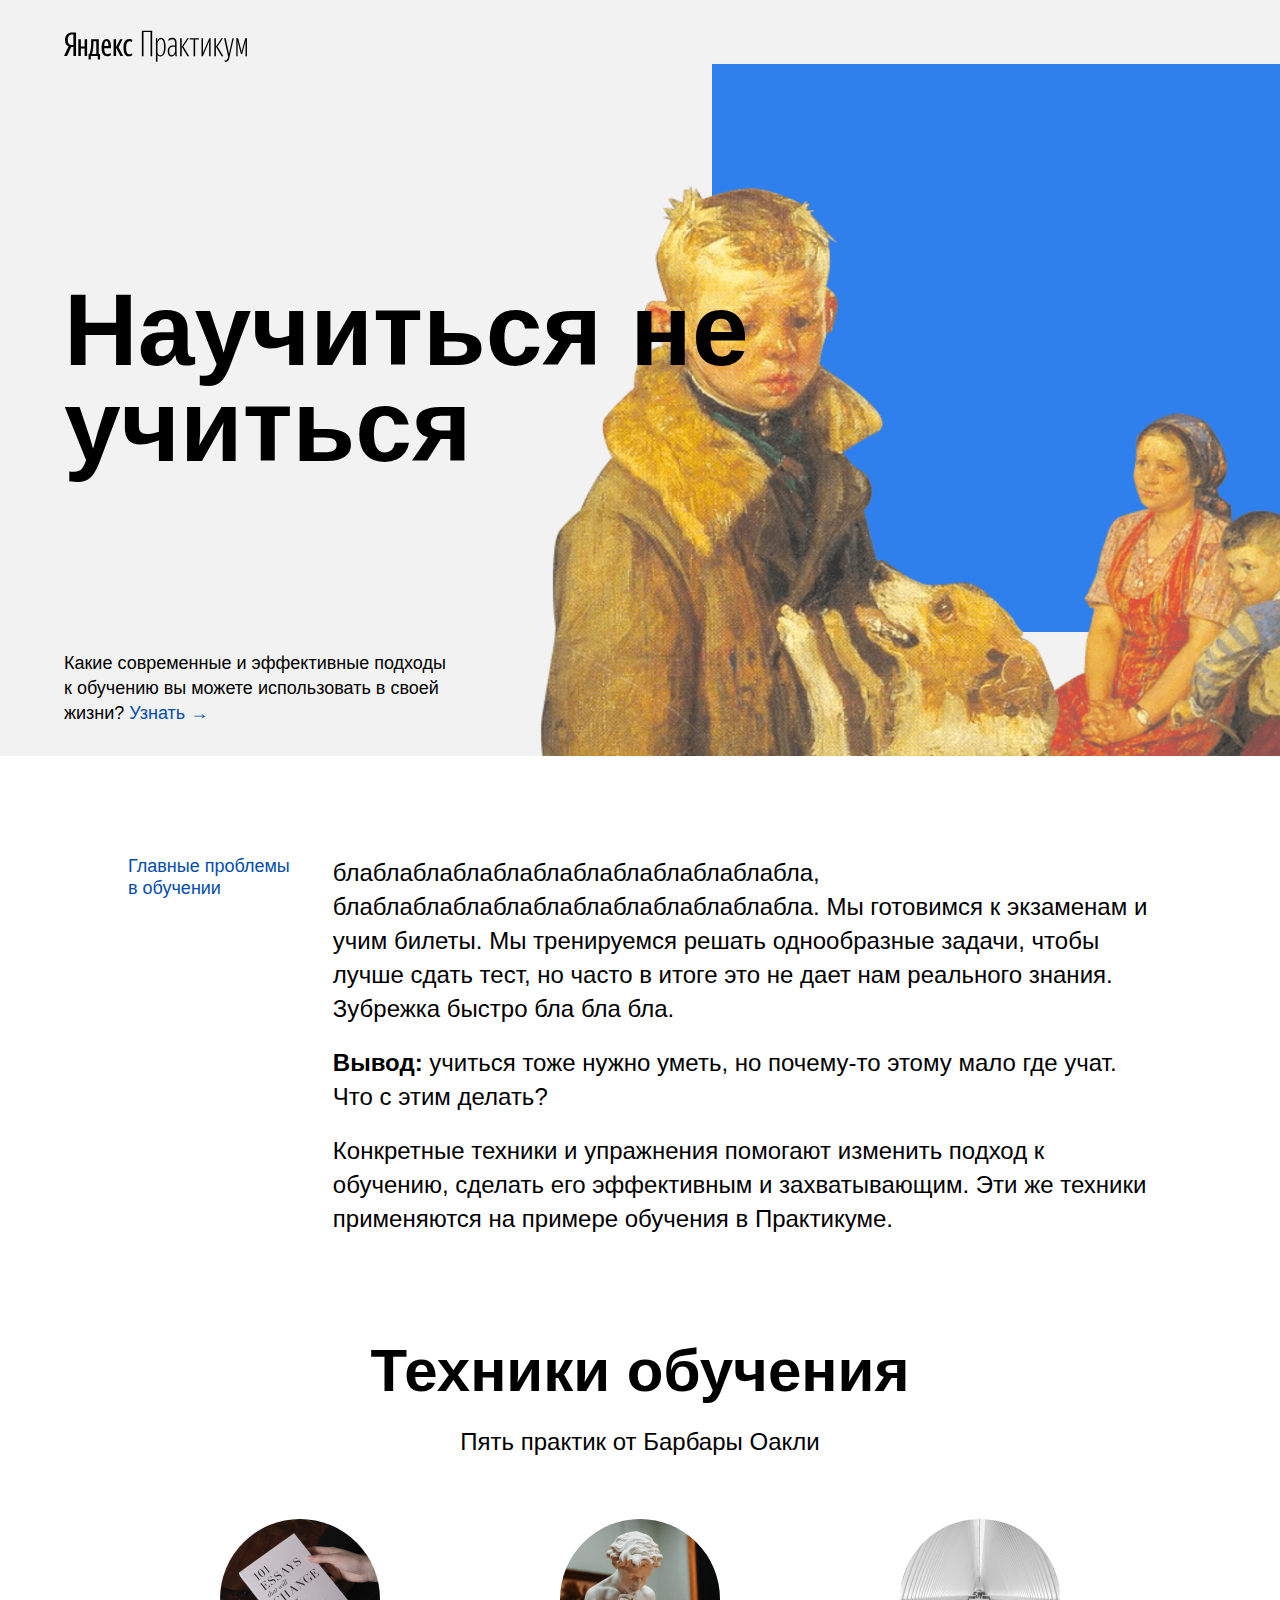
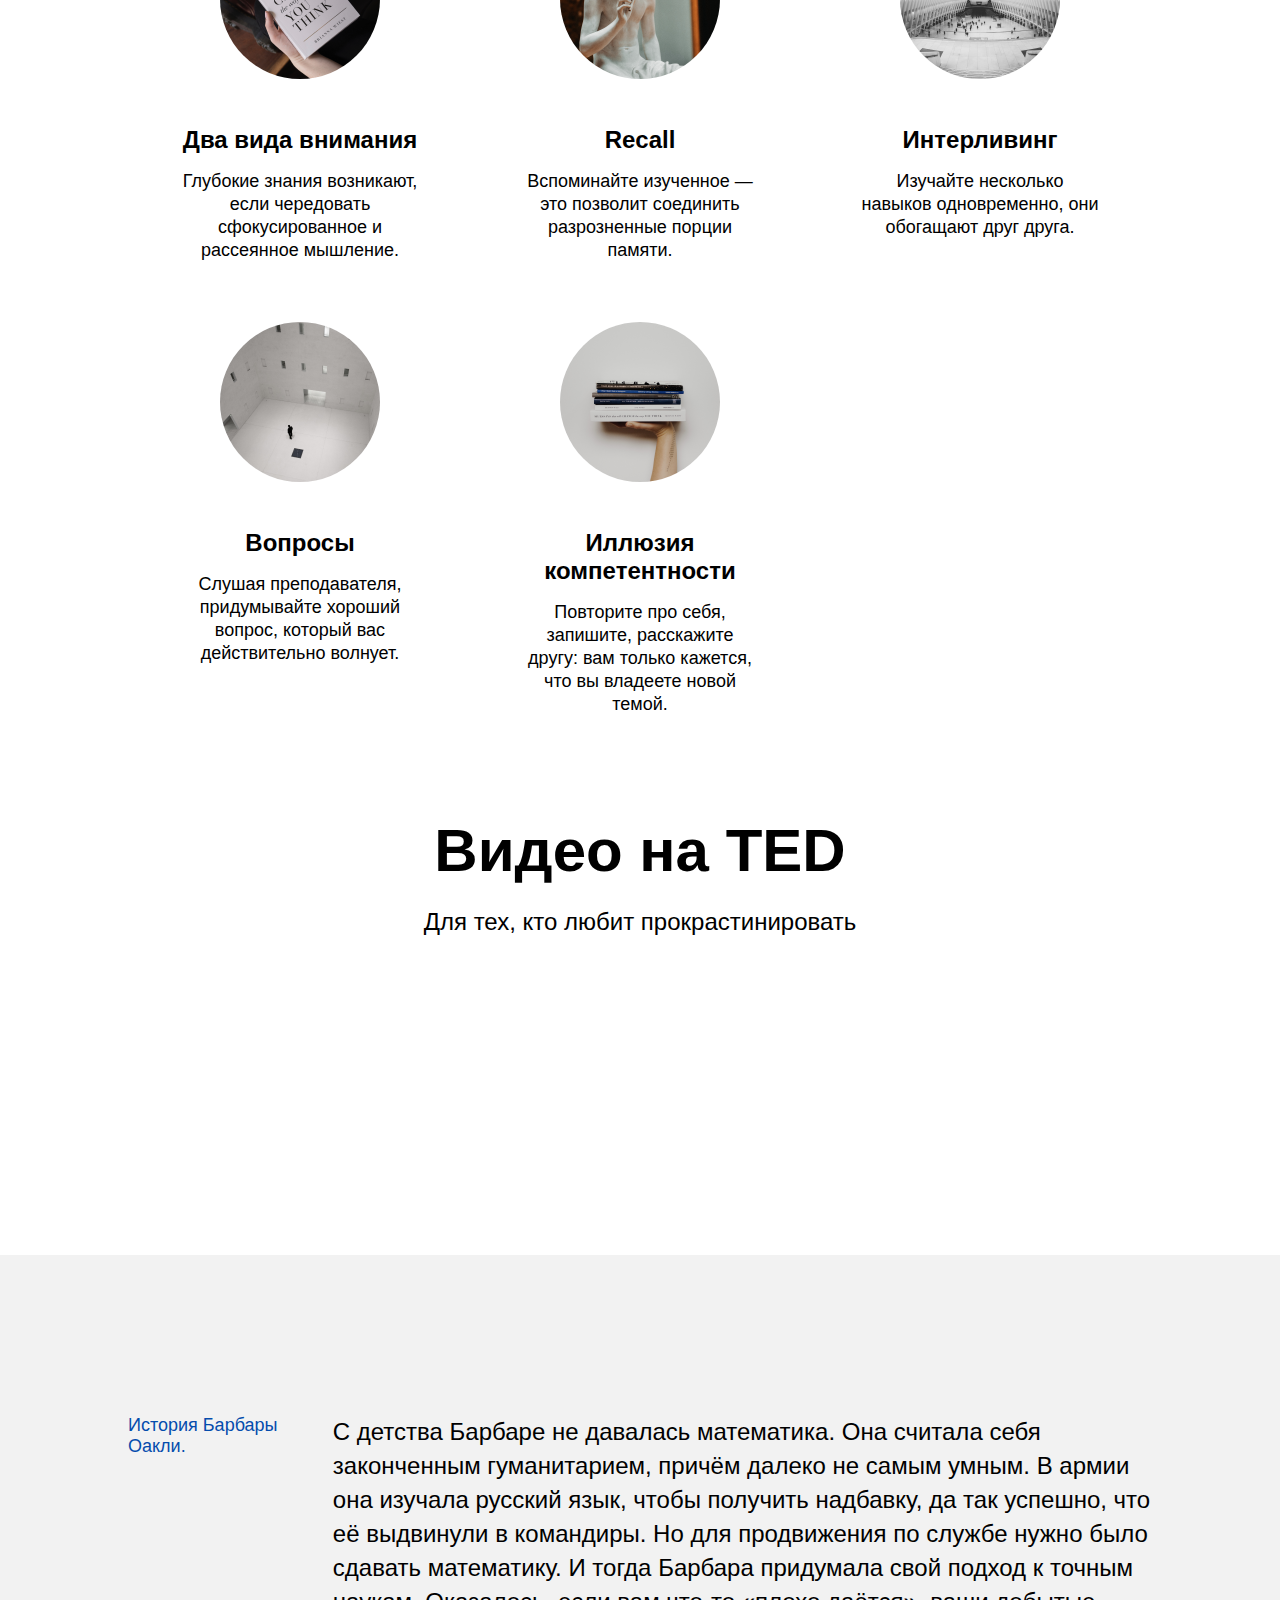
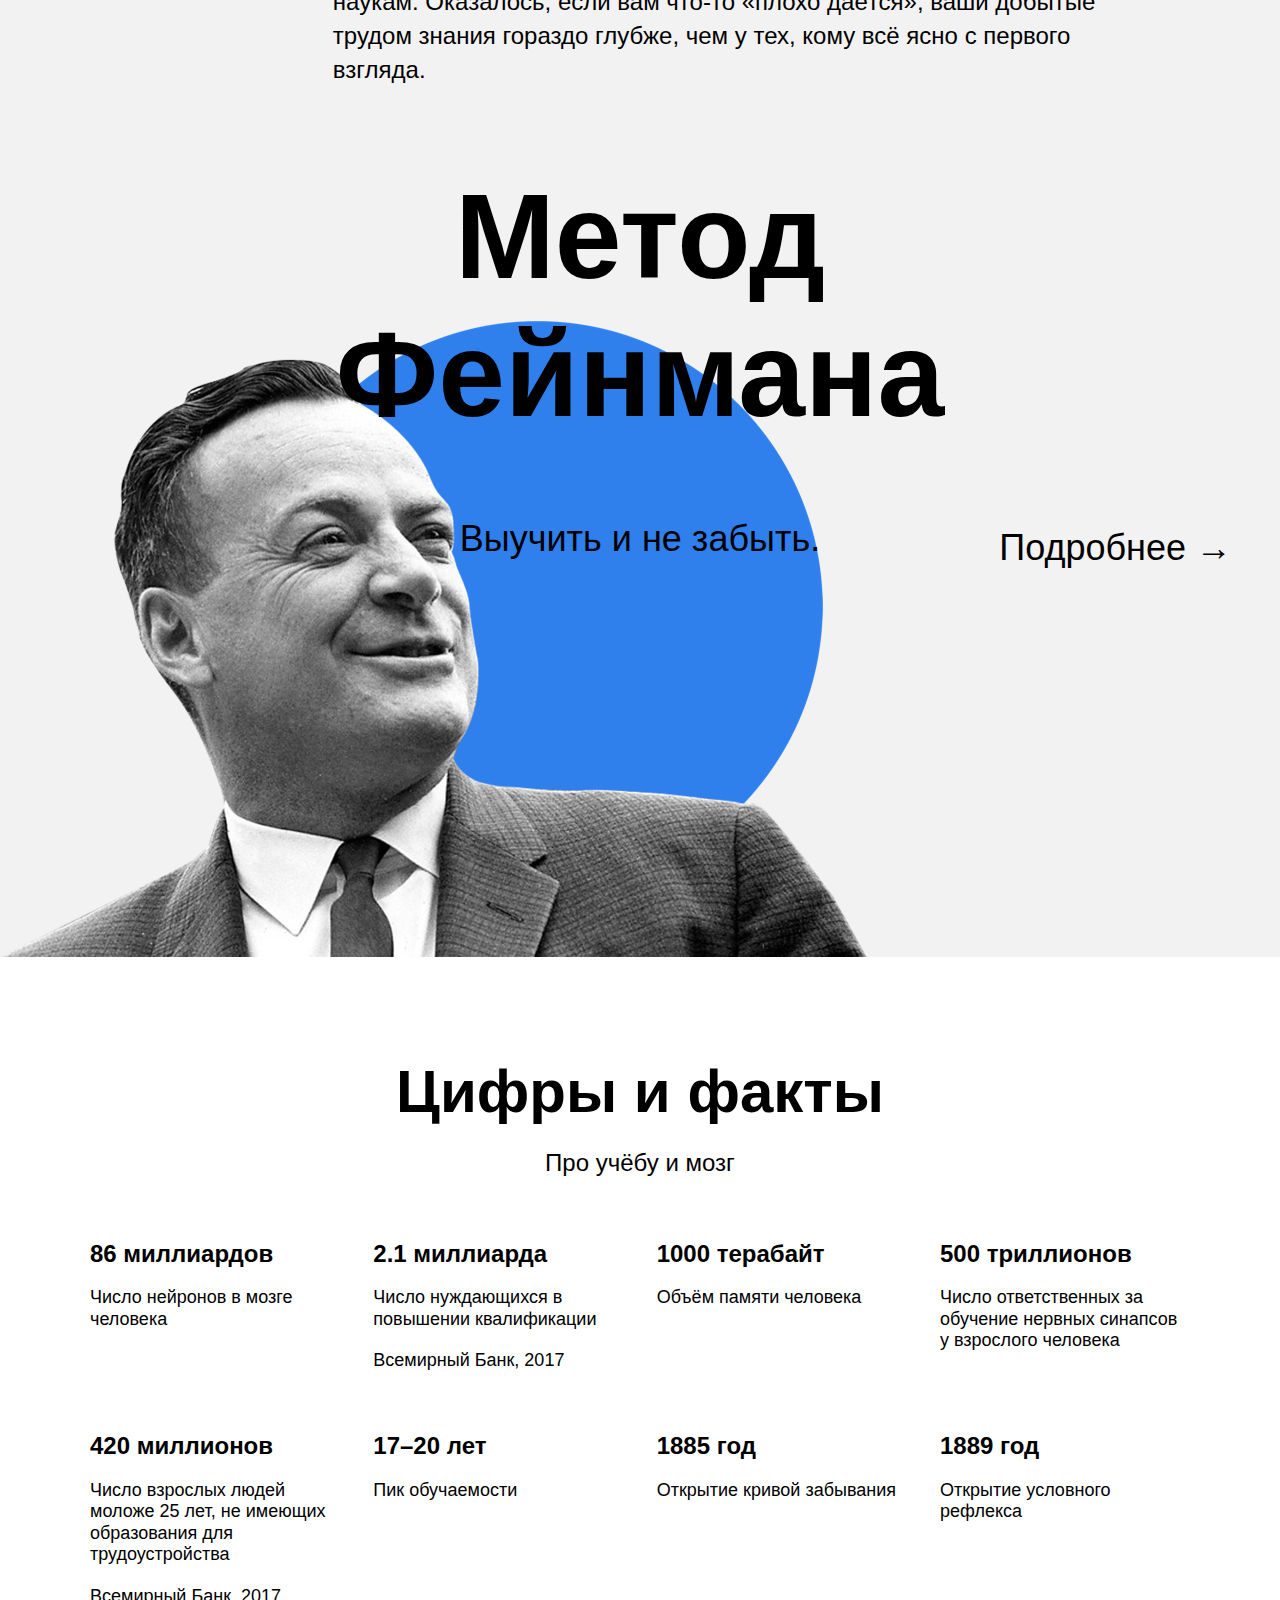
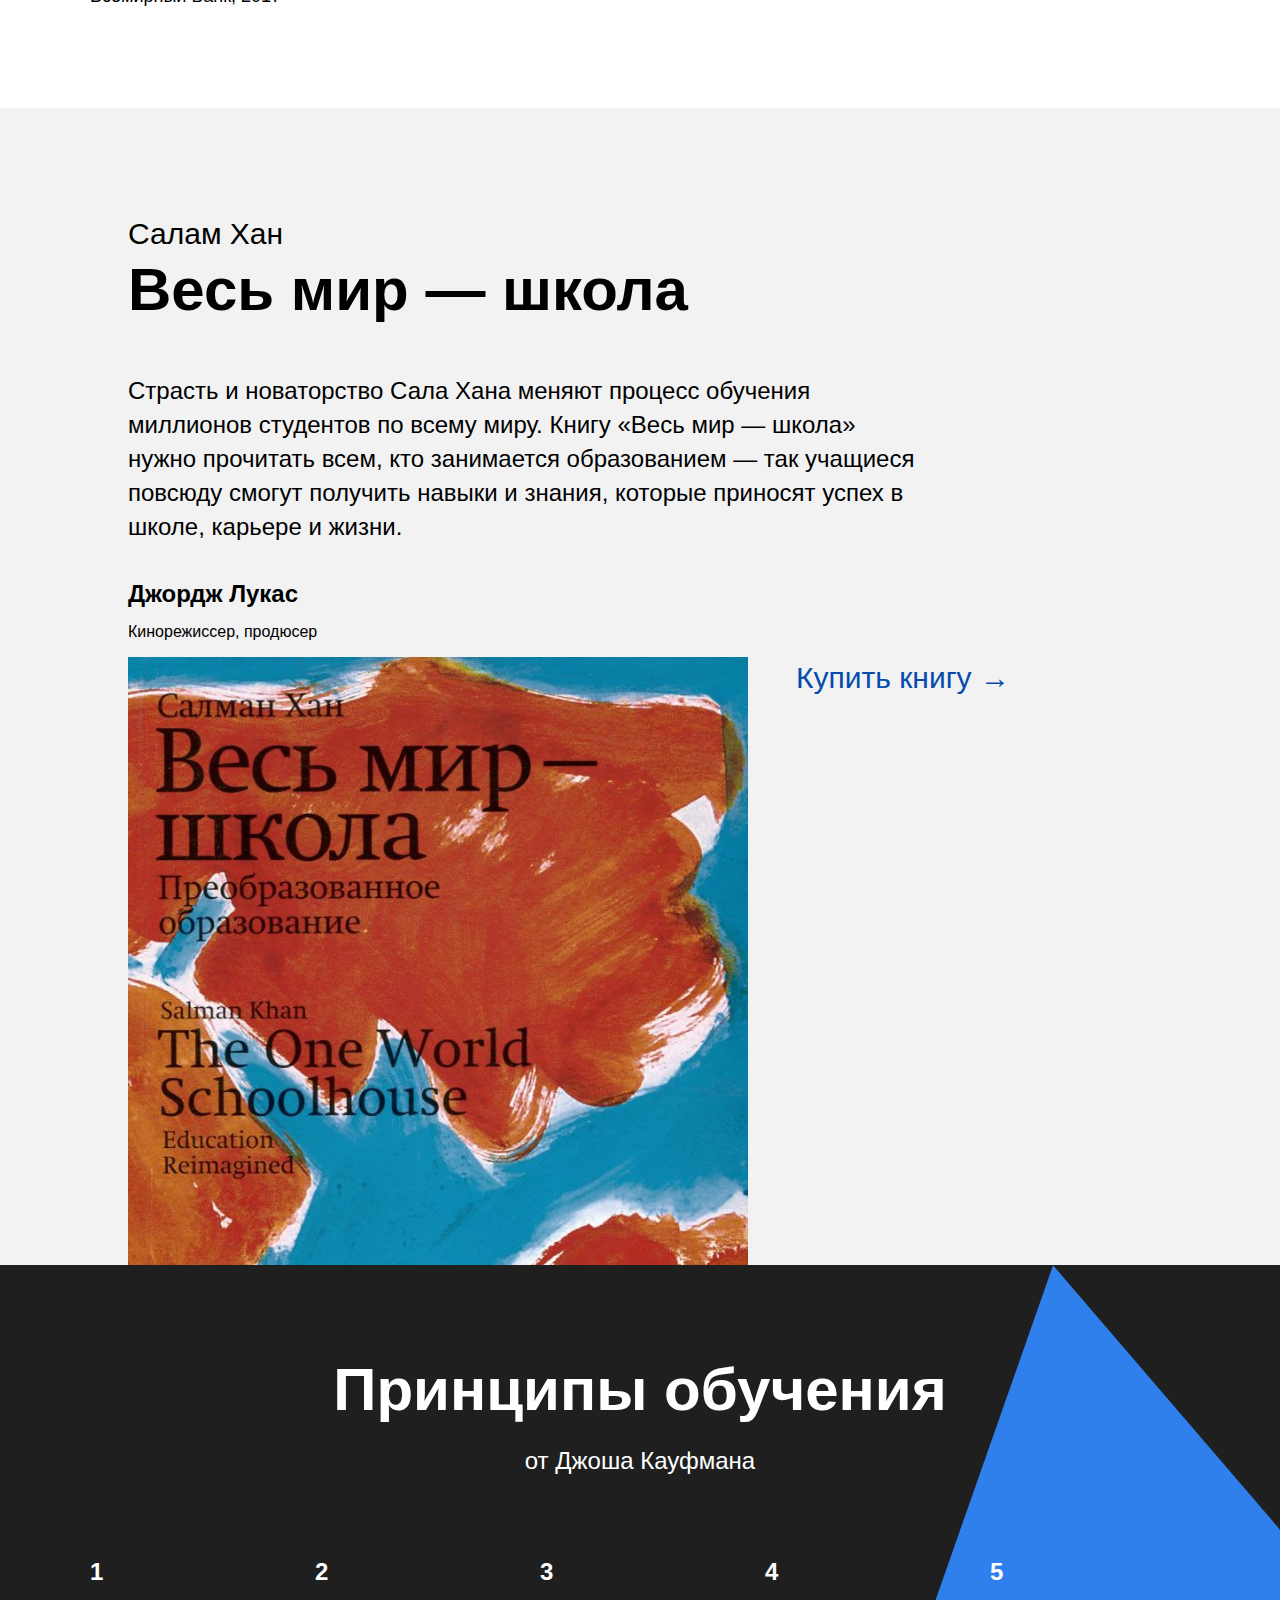
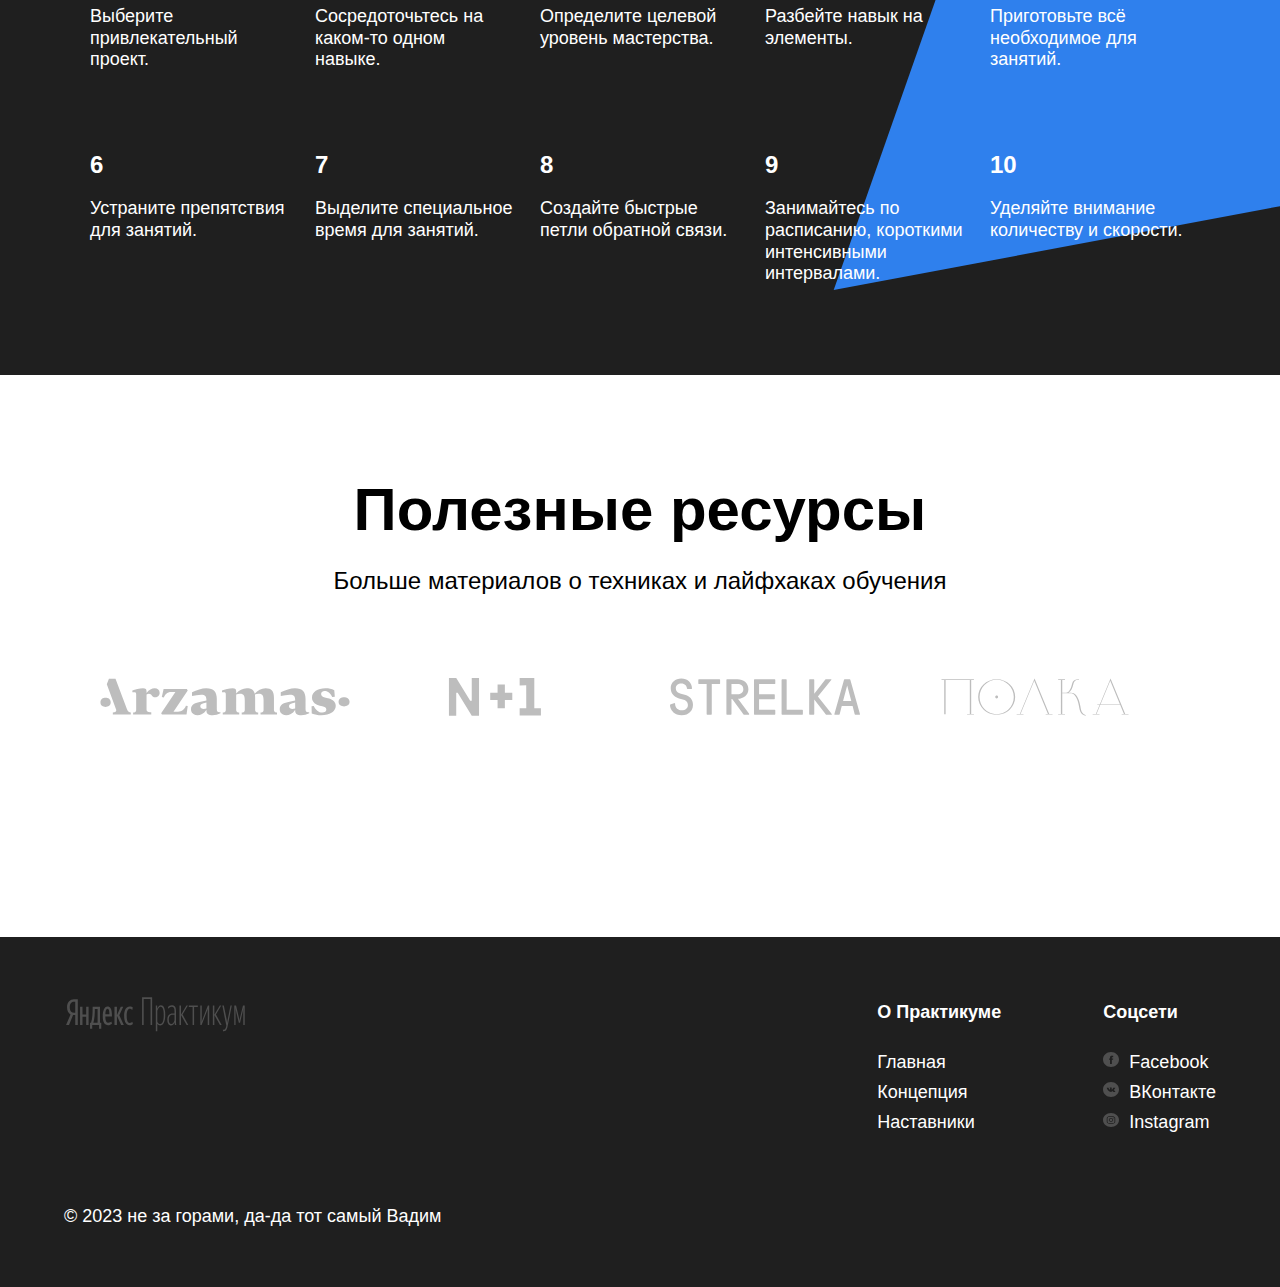
==== commit 0d89b61a: "bla bla bla" ====
--- a/Project HTML-CSS/index.html
+++ b/Project HTML-CSS/index.html
@@ -3,9 +3,9 @@
 <head>
   <meta charset="UTF-8">
   <meta name="viewport" content="width=device-width, initial-scale=1.0">
-  <meta name="description" content="Типовой однастраничный сайт созданный в рамках учебы в Яндекс.Практикум на курсе 'Веб-разработчик'">
+  <meta name="description" content="Типовой блаблабла однастраничный сайт созданный в рамках учебы в Яндекс.Практикум на курсе 'Веб-разработчик'">
   <meta name="keywords" content="обучение, Оакли, TED, Фейнман, факты, Хан, Кауфман, Яндекс, Практикум">
-  <meta name="author" content="Мельников Алексей">
+  <meta name="author" content="вадим?">
   <meta property="og:title" content="Научиться учиться">
   <meta property="og:description" content="Какие современные и эффективные подходы к обучению
                                     вы можете использовать в своей жизни?">
@@ -17,7 +17,7 @@
 <body class="root">
     <header class="header">
       <img class="logo logo_place_header" src="./images/logo_place_header.svg" alt="Логотип Яндекс Практикум">
-      <h1 class="header__title">Научиться учиться</h1>
+      <h1 class="header__title">Научиться не учиться</h1>
       <p class="header__subtitle">Какие современные и эффективные подходы к обучению
                                     вы можете использовать в своей жизни?
         <a href="#techniques" class="header__link" rel="noopener">Узнать &rarr;</a>
@@ -30,12 +30,12 @@
         <div class="two-columns">
           <h2 class="two-columns__brief">Главные проблемы в обучении</h2>
           <div class="two-columns__main-text">
-            <p class="two-columns__paragraph">Ни в школе, ни в институте нас не учат тому,
-                                               как правильно изучать материал.
+            <p class="two-columns__paragraph">блаблаблаблаблаблаблаблаблаблаблабла,
+                                               блаблаблаблаблаблаблаблаблаблаблабла.
                                                Мы готовимся к экзаменам и учим билеты.
                                                Мы тренируемся решать однообразные задачи,
                                                чтобы лучше сдать тест, но часто в итоге это не дает нам реального знания.
-                                               Зубрежка быстро выветривается и не приносит пользы.
+                                               Зубрежка быстро бла бла бла.
             </p>
             <p class="two-columns__paragraph"><span class="two-columns__span-accent">Вывод:</span> учиться тоже нужно уметь,
                                               но почему-то этому мало где учат.
@@ -160,7 +160,7 @@
 
       <section class="khan">
         <div class="khan__container">
-          <p class="khan__author">Салман Хан</p>
+          <p class="khan__author">Салам Хан</p>
           <h3 class="khan__title">Весь мир — школа</h3>
           <blockquote class="khan__quote">Страсть и новаторство Сала Хана меняют процесс обучения миллионов студентов
                                 по всему миру. Книгу «Весь мир — школа» нужно прочитать всем,
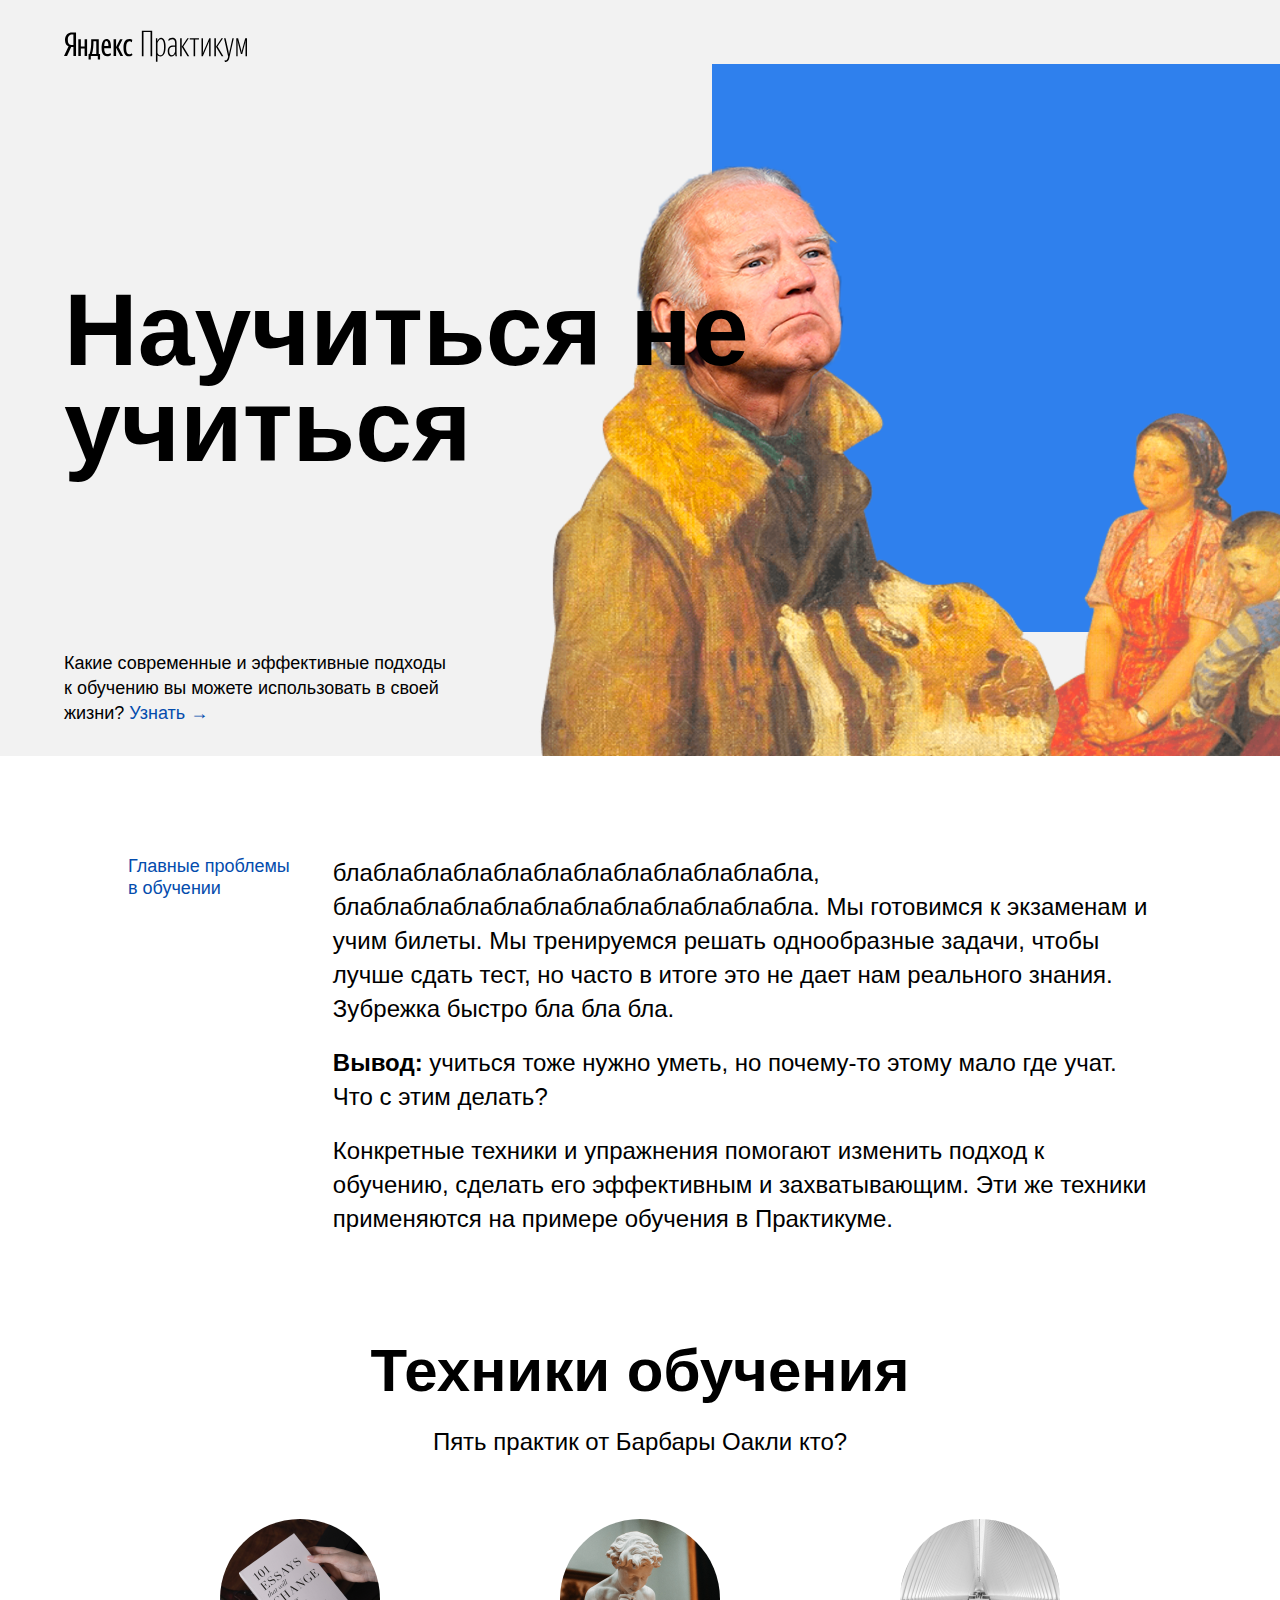
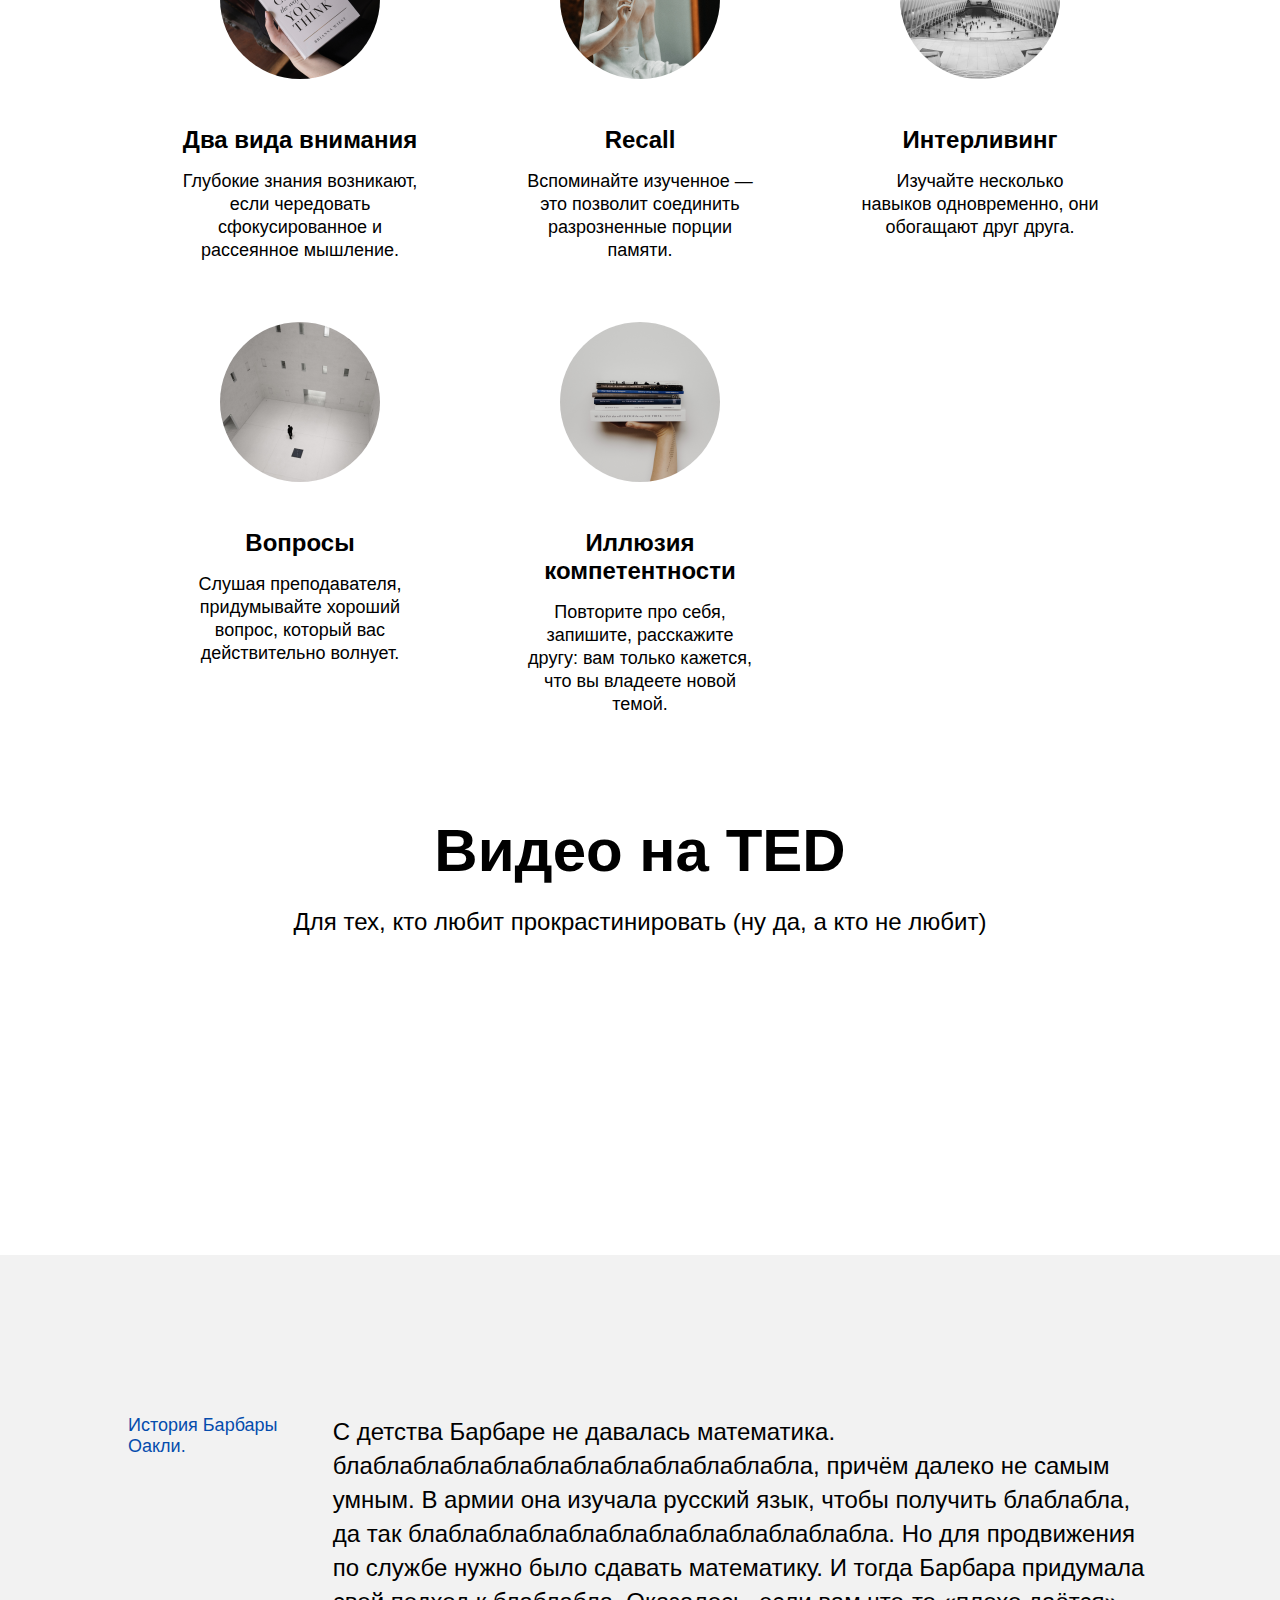
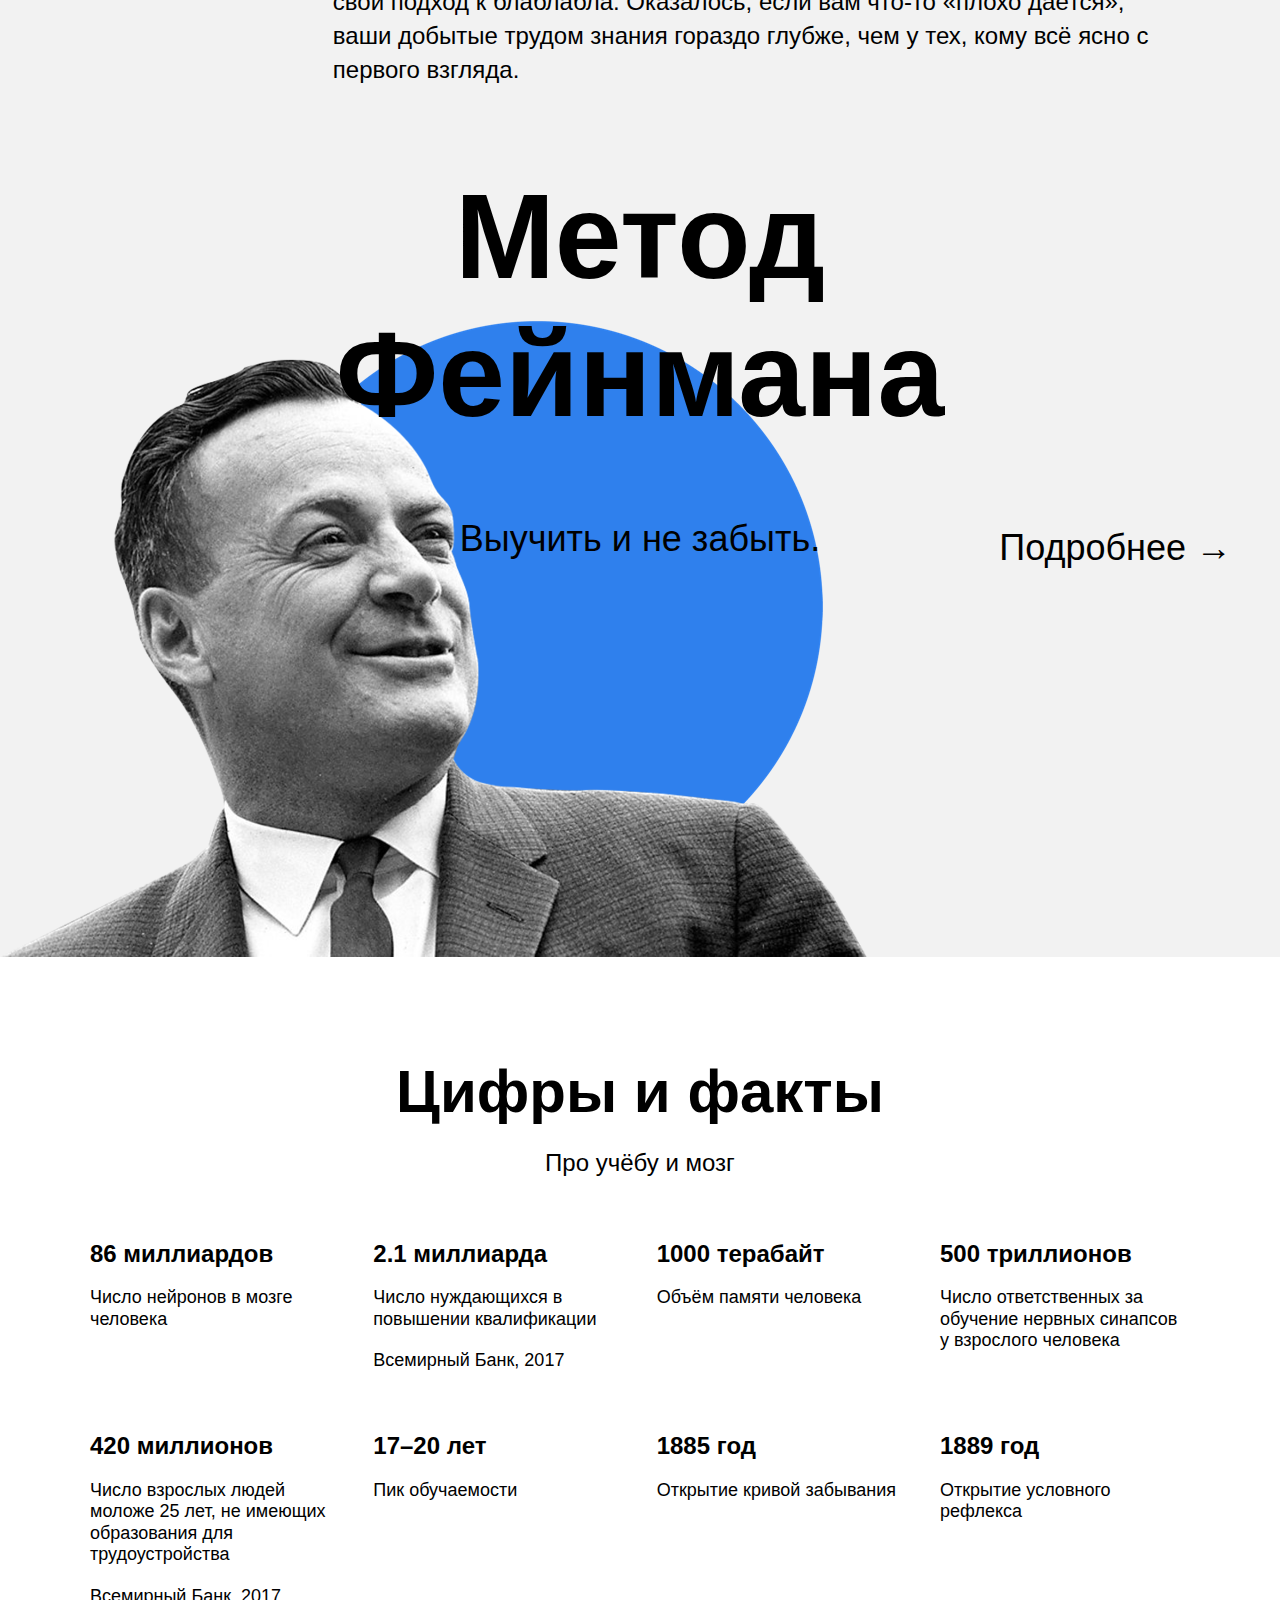
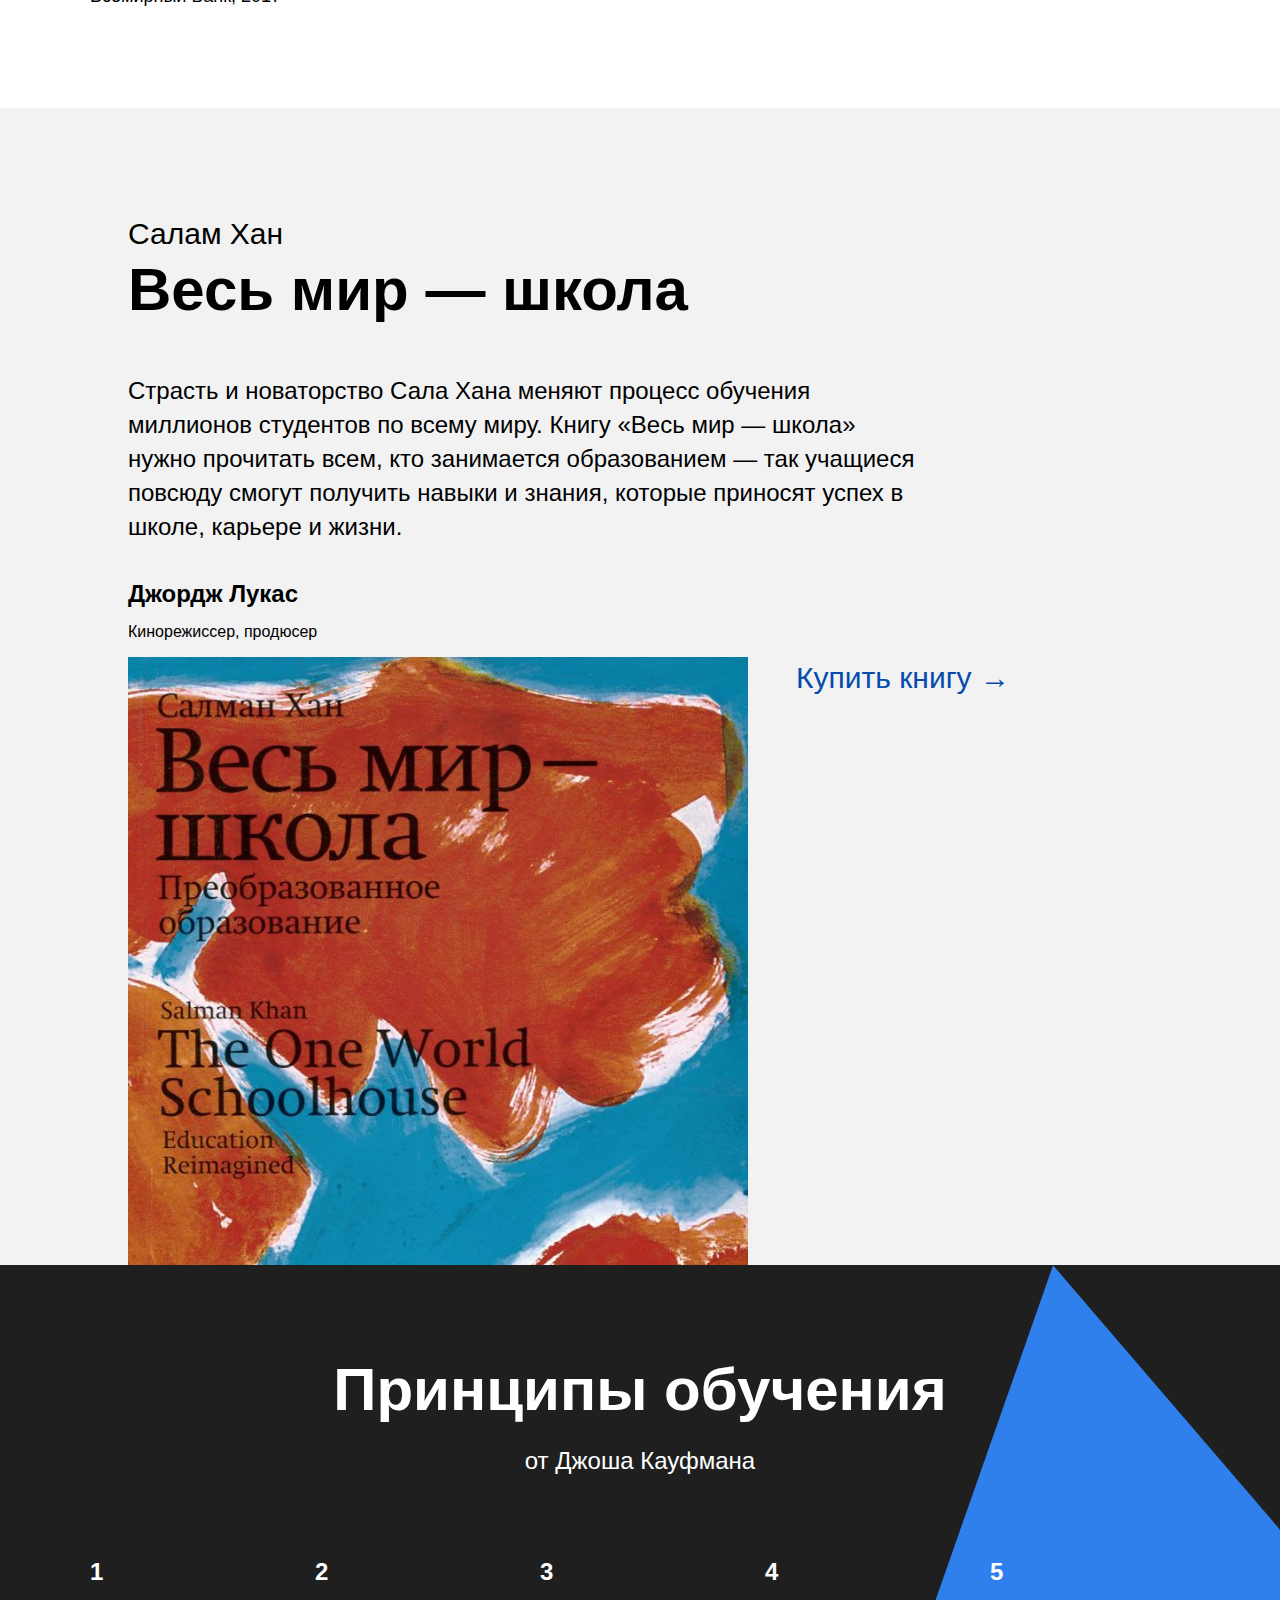
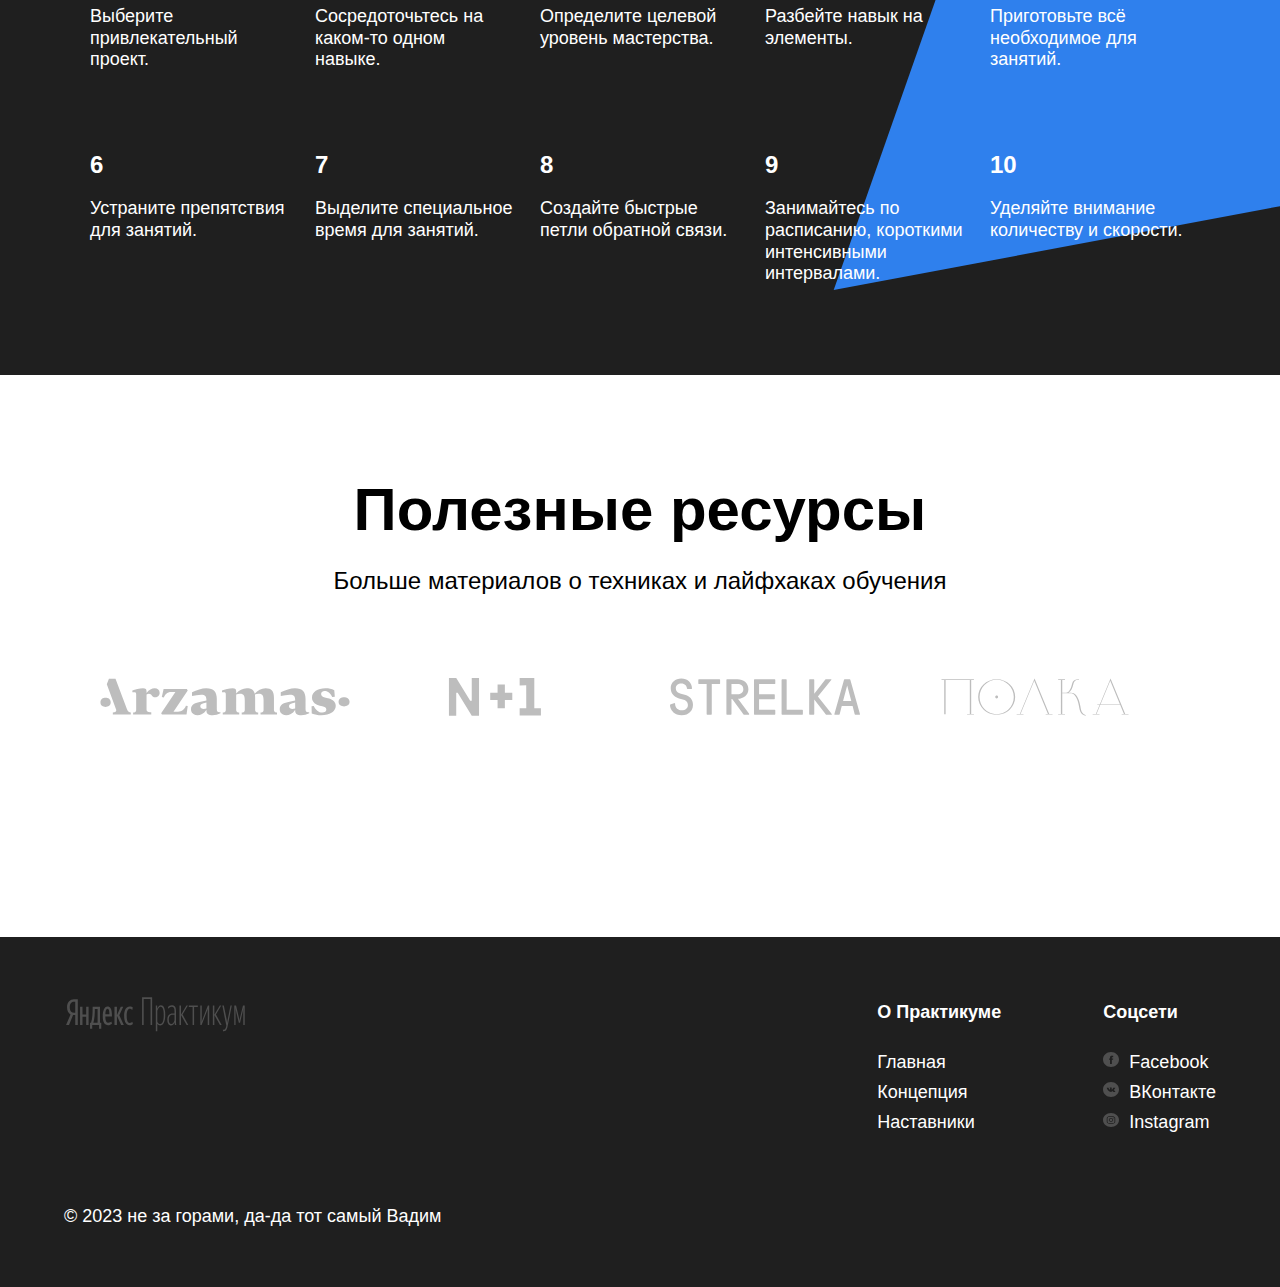
==== commit c7265cda: "блаблабла" ====
--- a/Project HTML-CSS/index.html
+++ b/Project HTML-CSS/index.html
@@ -51,7 +51,7 @@
 
       <section class="techniques" id="techniques">
         <h2 class="section-title">Техники обучения</h2>
-        <p class="section-subtitle">Пять практик от Барбары Оакли</p>
+        <p class="section-subtitle">Пять практик от Барбары Оакли кто?</p>
         <section class="cards">
           <div class="cards__item">
             <img class="cards__image" src="./images/cards-attention.png" alt="Фотография обложки книги '101 очерк, который изменит ваш образ мышления' писательницы Брианны Вист.">
@@ -83,7 +83,7 @@
 
       <section class="video">
         <h2 class="section-title">Видео нa TED</h2>
-        <p class="section-subtitle">Для тех, кто любит прокрастинировать</p>
+        <p class="section-subtitle">Для тех, кто любит прокрастинировать (ну да, а кто не любит)</p>
         <div class="video__iframes">
           <iframe title="Видео на тему тайм-менеджмента" class="video__iframe" src="https://www.youtube.com/embed/5MgBikgcWnY" allow="accelerometer; autoplay; encrypted-media; gyroscope; picture-in-picture" allowfullscreen></iframe>
           <iframe title="Видео на тему тайм-менеджмента"  class="video__iframe" src="https://www.youtube.com/embed/arj7oStGLkU" allow="accelerometer; autoplay; encrypted-media; gyroscope; picture-in-picture" allowfullscreen></iframe>
@@ -95,12 +95,12 @@
           <h2 class="two-columns__brief">История Барбары Оакли.</h2>
           <div class="two-columns__main-text">
             <p class="two-columns__paragraph">С детства Барбаре не давалась математика.
-                                              Она считала себя законченным гуманитарием,
+                                              блаблаблаблаблаблаблаблаблаблаблабла,
                                               причём далеко не самым умным.
-                                              В армии она изучала русский язык, чтобы получить надбавку,
-                                              да так успешно, что её выдвинули в командиры.
+                                              В армии она изучала русский язык, чтобы получить блаблабла,
+                                              да так блаблаблаблаблаблаблаблаблаблаблабла.
                                               Но для продвижения по службе нужно было сдавать математику.
-                                              И тогда Барбара придумала свой подход к точным наукам.
+                                              И тогда Барбара придумала свой подход к блаблабла.
                                               Оказалось, если вам что-то «плохо даётся»,
                                               ваши добытые трудом знания гораздо глубже, чем у тех,
                                               кому всё ясно с первого взгляда.
